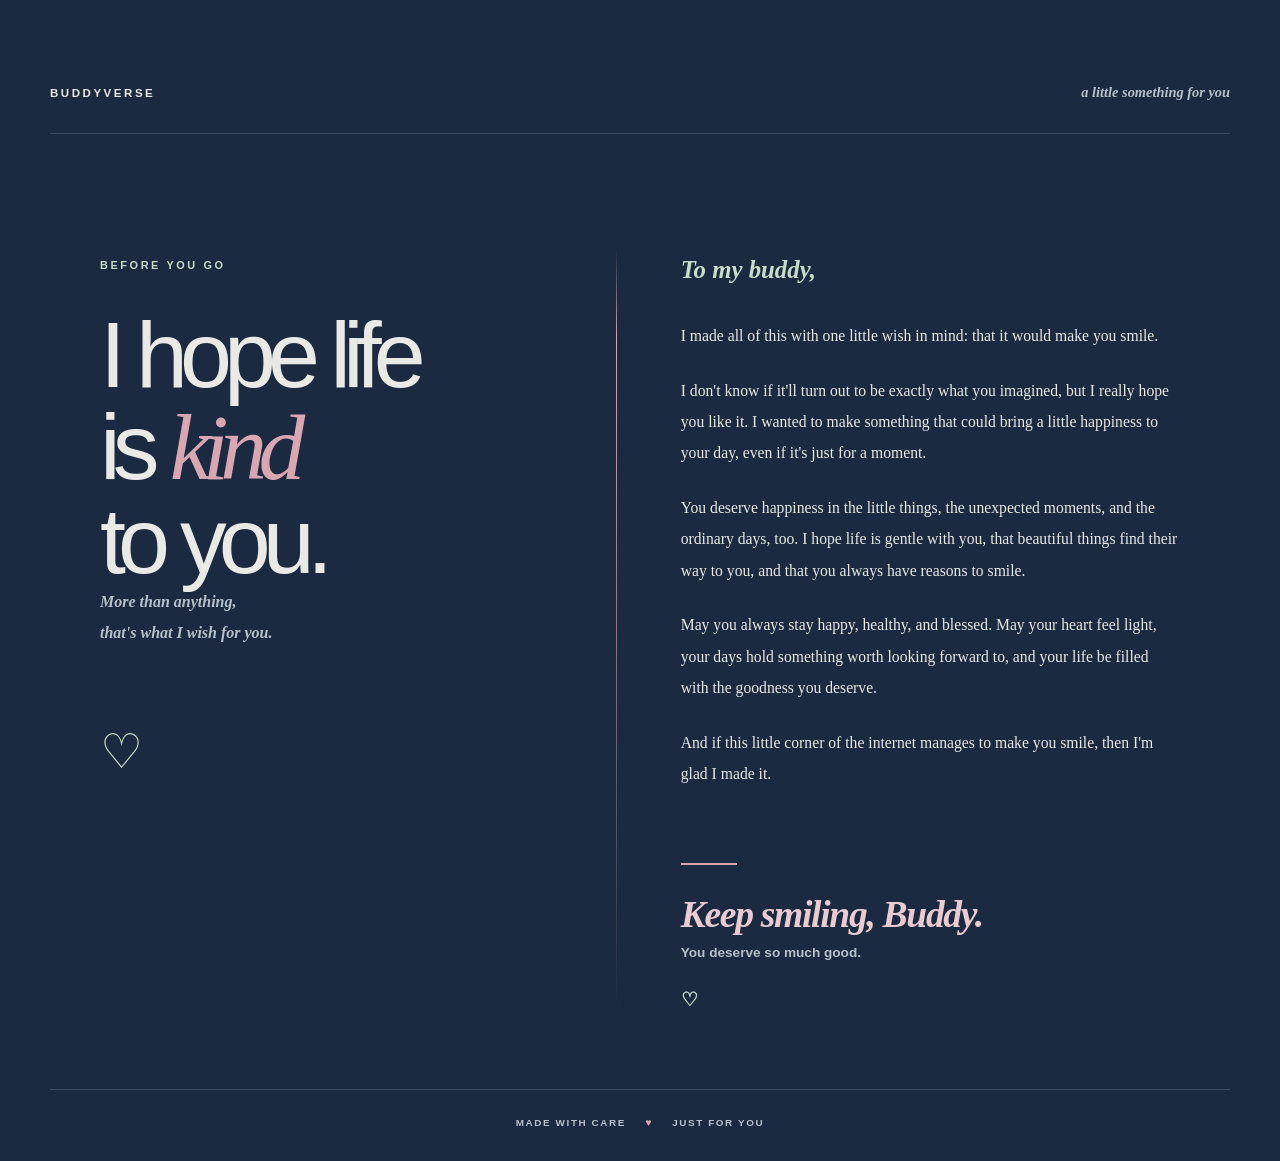
==== ending.html @ 74f84a5c "initial upload" ====
<!DOCTYPE html>
<html lang="en">

<head>
  <meta charset="UTF-8">
  <meta name="viewport" content="width=device-width, initial-scale=1.0">

  <meta
    name="description"
    content="A final message for Buddy, made with care."
  >

  <meta name="theme-color" content="#1B2A41">

  <title>For You, Buddy ♡ | BuddyVerse</title>

  <link rel="stylesheet" href="style.css">
  <link rel="stylesheet" href="ending.css">
  <script src="script.js" defer></script>
<link rel="stylesheet" href="navigation.css">
<script src="navigation.js" defer></script>
</head>

<body class="ending-page">

  <main class="ending-main">

    <!-- A small editorial header -->

    <header class="end-topbar">
      <span class="end-brand">BUDDYVERSE</span>

      <span class="end-topbar-note">
        a little something for you
      </span>
    </header>


    <!-- Main composition -->

    <section class="end-composition" aria-labelledby="end-title">

      <!-- Large title -->

      <div class="end-title-area">

        <p class="end-kicker">
          BEFORE YOU GO
        </p>

        <h1 class="end-title" id="end-title">
          I hope life<br>
          is <span>kind</span><br>
          to you.
        </h1>

        <p class="end-title-caption">
          More than anything,<br>
          that's what I wish for you.
        </p>

        <span class="end-title-mark" aria-hidden="true">
          ♡
        </span>

      </div>


      <!-- A simple divider between the title and letter -->

      <div class="end-divider" aria-hidden="true">
        <span></span>
      </div>


      <!-- Final message -->

      <article class="end-letter">

        <p class="end-recipient">
          To my buddy,
        </p>

        <div class="end-message">

          <p>
            I made all of this with one little wish in mind:
            that it would make you smile.
          </p>

          <p>
            I don't know if it'll turn out to be exactly what
            you imagined, but I really hope you like it.
            I wanted to make something that could bring a
            little happiness to your day, even if it's just
            for a moment.
          </p>

          <p>
            You deserve happiness in the little things,
            the unexpected moments, and the ordinary days,
            too. I hope life is gentle with you, that
            beautiful things find their way to you, and
            that you always have reasons to smile.
          </p>

          <p>
            May you always stay happy, healthy, and blessed.
            May your heart feel light, your days hold
            something worth looking forward to, and your
            life be filled with the goodness you deserve.
          </p>

          <p>
            And if this little corner of the internet
            manages to make you smile, then I'm glad I
            made it.
          </p>

        </div>


        <!-- The closing thought -->

        <footer class="end-signoff">

          <span class="end-signoff-line" aria-hidden="true"></span>

          <p class="end-signoff-main">
            Keep smiling, Buddy.
          </p>

          <p class="end-signoff-small">
            You deserve so much good.
          </p>

          <span class="end-signoff-heart" aria-hidden="true">
            ♡
          </span>

        </footer>

      </article>

    </section>


    <!-- Final page footer -->

    <footer class="end-bottom">

      <span>MADE WITH CARE</span>

      <span class="end-bottom-heart" aria-hidden="true">♥</span>

      <span>JUST FOR YOU</span>

    </footer>

  </main>

</body>
</html>
---- style.css ----
@import url("https://fonts.googleapis.com/css2?family=Playfair+Display:wght@500;600;700;800&display=swap");

/* ---------- Variables ---------- */

:root {
  --black: #000000;
  --white: #ffffff;

  --navy-deep: rgba(10, 25, 47, 0.6);
  --navy-mid: rgba(28, 62, 112, 0.6);
  --navy-ink: #0a192f;

  --glow-blue: 120, 170, 255;

  --serif: "Playfair Display", Georgia, "Times New Roman", serif;
  --circle-size: min(86vmin, 38rem);
  --fade: 1s ease-in-out;
}

/* ---------- Base ---------- */

*,
*::before,
*::after {
  box-sizing: border-box;
}

html {
  background: var(--black);
  scrollbar-width: none;
  -ms-overflow-style: none;
}

html::-webkit-scrollbar,
body::-webkit-scrollbar,
*::-webkit-scrollbar {
  display: none;
}

body {
  margin: 0;
  min-height: 100vh;
  min-height: 100dvh;

  background: var(--black);
  color: var(--white);

  font-family: var(--serif);
  font-weight: 600;

  -webkit-font-smoothing: antialiased;
  text-rendering: optimizeLegibility;
  -webkit-tap-highlight-color: transparent;
}

/* Prevent scrolling during the opening sequence */

body:has(.welcome:not([hidden])) {
  overflow: hidden;
}

h1,
h2,
p {
  margin: 0;
}

/* ---------- Fade Transitions ---------- */

.fade-in,
.fade-out {
  transition: opacity var(--fade);
}

.fade-in {
  opacity: 1;
}

.fade-out {
  opacity: 0;
  pointer-events: none;
}

/* ---------- Buttons ---------- */

.btn {
  display: inline-flex;
  align-items: center;
  justify-content: center;
  gap: 0.65rem;

  padding: 0.95rem 2rem;

  border: 1px solid rgba(255, 255, 255, 0.9);
  border-radius: 999px;

  font-family: var(--serif);
  font-size: 1.05rem;
  font-weight: 700;
  line-height: 1.2;

  text-decoration: none;
  cursor: pointer;

  transition:
    transform 0.25s ease,
    box-shadow 0.25s ease,
    background-color 0.25s ease,
    opacity 0.6s ease;
}

.btn--primary {
  background: var(--white);
  color: var(--navy-ink);

  box-shadow: 0 0 28px rgba(var(--glow-blue), 0.35);
}

.btn--primary:hover {
  background: #e8f0ff;

  box-shadow: 0 0 44px rgba(var(--glow-blue), 0.6);

  transform: translateY(-2px);
}

.btn--primary:active {
  transform: translateY(0);
}

.btn:focus-visible {
  outline: 3px solid #7fb2ff;
  outline-offset: 4px;
}

.btn--large {
  padding: 1.1rem 2.6rem;
  font-size: 1.2rem;
}

/* ---------- Welcome Overlay ---------- */

.welcome {
  position: fixed;
  inset: 0;
  z-index: 1000;

  width: 100vw;
  height: 100vh;
  height: 100dvh;

  background: var(--black);
  overflow: hidden;

  transition: opacity var(--fade);
}

.welcome[hidden] {
  display: none;
}

/* ---------- Navy-Blue Glowing Circle ---------- */

.welcome__animation {
  position: absolute;
  inset: 0;
  margin: auto;

  width: var(--circle-size);
  height: var(--circle-size);

  display: grid;
  place-items: center;

  isolation: isolate;
  pointer-events: none;
}

/* Glow surrounding the circle */

.welcome__animation::before {
  content: "";

  position: absolute;
  inset: 0;
  z-index: -1;

  border-radius: 50%;

  background: radial-gradient(
    circle at 50% 50%,
    var(--navy-mid) 0%,
    var(--navy-deep) 45%,
    rgba(10, 25, 47, 0.3) 72%,
    rgba(10, 25, 47, 0) 100%
  );

  box-shadow:
    0 0 90px 40px rgba(10, 25, 47, 0.5),
    0 0 220px 90px rgba(24, 56, 104, 0.22);

  filter: blur(12px);

  animation: glowPulse 5s ease-in-out 2.4s infinite;
}

/* ---------- Opening Text ---------- */

.welcome__title {
  position: relative;
  z-index: 1;

  max-width: 18ch;

  font-size: clamp(1.9rem, 6vw, 3.4rem);
  font-weight: 800;
  line-height: 1.15;
  letter-spacing: -0.01em;

  color: var(--white);

  text-align: center;
  text-wrap: balance;

  text-shadow: 0 0 28px rgba(var(--glow-blue), 0.4);

  border-right: none;
}

/* ---------- Introduction Page ---------- */

main {
  opacity: 0;
  pointer-events: none;

  transition: opacity var(--fade);
}

main.fade-in {
  opacity: 1;
  pointer-events: auto;
}

.intro {
  position: relative;
  isolation: isolate;

  min-height: 100vh;
  min-height: 100dvh;

  display: grid;
  place-items: center;

  padding: clamp(1.5rem, 5vw, 4rem);

  overflow: hidden;
  text-align: center;
}

/* Background glow for the introduction */

.intro::before {
  content: "";

  position: absolute;
  inset: 0;
  z-index: -1;

  margin: auto;

  width: min(90vmin, 44rem);
  height: min(90vmin, 44rem);

  border-radius: 50%;

  background: radial-gradient(
    circle,
    var(--navy-deep) 0%,
    rgba(10, 25, 47, 0.35) 45%,
    rgba(10, 25, 47, 0) 70%
  );

  filter: blur(10px);
}

/* Introduction content */

.intro__content {
  display: flex;
  flex-direction: column;
  align-items: center;

  gap: 1.75rem;

  max-width: 40rem;

  transform: translateY(14px);
  transition: transform 1.2s ease-out;
}

main.fade-in .intro__content {
  transform: none;
}

/* Introduction heading */

.intro__headline {
  min-height: 1.1em;

  font-size: clamp(2.6rem, 9vw, 5.5rem);
  font-weight: 800;
  line-height: 1.05;
  letter-spacing: -0.02em;

  color: var(--white);

  text-wrap: balance;

  text-shadow: 0 0 40px rgba(var(--glow-blue), 0.35);
}

#dynamic-text {
  display: inline-block;
}

/* Introduction paragraph */

.intro__text {
  max-width: 38ch;

  font-size: clamp(1.05rem, 2.6vw, 1.3rem);
  font-weight: 600;
  line-height: 1.6;

  color: rgba(255, 255, 255, 0.92);

  text-wrap: pretty;
}

/* ---------- Glow Animation ---------- */

@keyframes glowPulse {
  0%,
  100% {
    transform: scale(1);
    opacity: 0.9;
  }

  50% {
    transform: scale(1.06);
    opacity: 1;
  }
}

/* ---------- Short Screens ---------- */

@media (max-height: 620px) {
  .welcome__title {
    font-size: clamp(1.4rem, 5vw, 2rem);
  }
}

/* ---------- Accessibility ---------- */

@media (scripting: none) {
  .welcome {
    display: none;
  }

  main {
    opacity: 1;
    pointer-events: auto;
  }

  .intro__content {
    transform: none;
  }
}

@media (prefers-reduced-motion: reduce) {
  *,
  *::before,
  *::after {
    animation: none !important;
    transition-duration: 0.01ms !important;
  }
}

/* =========================================================
   BUDDYVERSE GALLERY
   Append this section to the bottom of style.css.
   All classes use the gv- prefix to avoid conflicts.
   ========================================================= */

/* ---------- Gallery Color Variables ---------- */

:root {
  --gv-light-bg: #F8F3FA;
  --gv-dark-bg: #17131D;

  --gv-lavender: #C5A3FF;
  --gv-pink: #E7B7D0;
  --gv-cream: #F5EFFA;

  --gv-background: #F8F3FA;

  --gv-frame-width: 2px;
  --gv-corner-size: 20px;
}

/* ---------- Page Background ---------- */

.gv-html,
body.gv-page {
  background-color: var(--gv-background, #F8F3FA);
}

body.gv-page {
  min-height: 100vh;
  min-height: 100dvh;

  margin: 0;
  padding: 0;

  color: #302538;

  font-family: var(--serif, Georgia, serif);

  transition: none;
}

/* Keep the gallery page separate from the other pages. */

.gv-page *,
.gv-page *::before,
.gv-page *::after {
  box-sizing: border-box;
}

.gv-page img,
.gv-page video {
  display: block;
  max-width: 100%;
}

/* ---------- Overall Gallery Layout ---------- */

.gv-gallery {
  position: relative;
  width: 100%;
  overflow: clip;
}

/* ---------- Opening / Transition Section ---------- */

/*
  This section is taller than the screen.

  Its inner stage remains sticky while the user scrolls.
  JavaScript calculates the scroll progress and coordinates
  the background, intro text and first media item.
*/

.gv-transition {
  position: relative;
  height: 180vh;
  height: 180svh;
}

.gv-transition__stage {
  position: sticky;
  top: 0;

  width: 100%;
  height: 100vh;
  height: 100svh;

  min-height: 420px;

  display: grid;
  place-items: center;

  padding: clamp(1.25rem, 5vw, 3rem);

  overflow: hidden;
  isolation: isolate;
}

/* ---------- Intro Text ---------- */

.gv-intro {
  position: relative;
  top: 25px;
  z-index: 2;

  width: min(100%, 680px);

  display: flex;
  flex-direction: column;
  align-items: center;
  justify-content: center;

  gap: 1.3rem;

  text-align: center;

  opacity: 1;
  transform: translateY(0);

  will-change: opacity, transform;

  pointer-events: auto;
}

.gv-intro__eyebrow {
  margin: 0;

  color: #8D6AA9;

  font-family: Arial, sans-serif;
  font-size: 0.78rem;
  font-weight: 700;

  letter-spacing: 0.22em;
  text-transform: uppercase;
}

.gv-intro__title {
  max-width: 13ch;

  margin: 0;

  color: #392642;

  font-size: clamp(2.5rem, 8vw, 5.2rem);
  font-weight: 700;

  line-height: 1.04;
  letter-spacing: -0.045em;

  text-wrap: balance;
}

.gv-intro__subtitle {
  margin: 0;

  color: #9A719D;

  font-size: clamp(1.5rem, 5vw, 2.4rem);
  font-weight: 700;

  letter-spacing: 0.02em;
}

.gv-intro__description {
  max-width: 34ch;

  margin: 0;

  color: #5F5266;

  font-family: Arial, sans-serif;
  font-size: clamp(0.95rem, 2.5vw, 1.12rem);

  font-weight: 400;
  line-height: 1.8;

  text-wrap: balance;
}

/* ---------- First Media Item During Transition ---------- */

/*
  This item starts completely invisible.

  It only appears when the background has become sufficiently
  dark. It is the first of the 18 gallery items.
*/

.gv-transition__media {
  position: absolute;
  z-index: 1;

  left: 50%;
  top: calc(50% + 12px);

  width: min(88%, 760px);
  margin: 0;
  opacity: 0;
  visibility: hidden;

  transform: translate(-50%, calc(-50% + 24px));

  pointer-events: none;

  will-change: opacity, transform;
}

.gv-transition__media.gv-is-visible {
  visibility: visible;
  pointer-events: auto;
}

/* ---------- Gallery List ---------- */

.gv-media-list {
  position: relative;

  width: 100%;
  max-width: 1000px;

  margin: 0 auto;

  padding:
    calc(clamp(2rem, 7vw, 5rem) + 12px)
    clamp(1rem, 4vw, 2rem)
    clamp(4rem, 9vw, 7rem);
}

/* ---------- Individual Media Items ---------- */

.gv-item {
  position: relative;

  width: 100%;

  margin: 0 auto clamp(3.5rem, 9vw, 7rem);
  padding: 0;

  isolation: isolate;
}

.gv-item:last-child {
  margin-bottom: 0;
}

/* ---------- Media Frame ---------- */

.gv-media-shell {
  --gv-item-accent: var(--gv-lavender);
  --gv-item-secondary: var(--gv-pink);

  position: relative;

  width: 100%;
  max-width: 100%;

  padding: clamp(8px, 2.2vw, 17px);

  border: var(--gv-frame-width) solid var(--gv-item-accent);
  border-radius: 20px;

  background:
    linear-gradient(
      135deg,
      rgba(197, 163, 255, 0.08),
      rgba(231, 183, 208, 0.04)
    );

  box-shadow:
    0 0 0 1px rgba(245, 239, 250, 0.035),
    0 18px 55px rgba(0, 0, 0, 0.22);

  transition:
    border-color 0.35s ease,
    box-shadow 0.35s ease;
}

/*
  Decorative corners are deliberately separate from the main
  frame. Remove "gv-frame-decor" from a shell to remove them.
*/

.gv-frame-decor::before,
.gv-frame-decor::after {
  content: "";

  position: absolute;
  z-index: 2;

  width: var(--gv-corner-size);
  height: var(--gv-corner-size);

  border-color: var(--gv-item-secondary);
  border-style: solid;

  pointer-events: none;
}

.gv-frame-decor::before {
  top: -5px;
  left: -5px;

  border-width: 2px 0 0 2px;
  border-top-left-radius: 8px;
}

.gv-frame-decor::after {
  right: -5px;
  bottom: -5px;

  border-width: 0 2px 2px 0;
  border-bottom-right-radius: 8px;
}

/* ---------- Unique Frame Styles ---------- */

/* Each media item has its own frame accent and shape. */

.gv-media-shell[data-frame="01"] {
  --gv-item-accent: #C5A3FF;
  --gv-item-secondary: #E7B7D0;
  border-radius: 20px 5px 20px 5px;
}

.gv-media-shell[data-frame="02"] {
  --gv-item-accent: #E7B7D0;
  --gv-item-secondary: #C5A3FF;
  border-radius: 5px 22px 5px 22px;
}

.gv-media-shell[data-frame="03"] {
  --gv-item-accent: #BCA4E8;
  --gv-item-secondary: #F0C6DD;
  border-radius: 28px;
}

.gv-media-shell[data-frame="04"] {
  --gv-item-accent: #F0C6DD;
  --gv-item-secondary: #BCA4E8;
  border-radius: 8px;
  border-width: 3px;
}

.gv-media-shell[data-frame="05"] {
  --gv-item-accent: #D7B8FF;
  --gv-item-secondary: #F3D5E5;
  border-radius: 35px 12px;
}

.gv-media-shell[data-frame="06"] {
  --gv-item-accent: #E7B7D0;
  --gv-item-secondary: #F5EFFA;
  border-radius: 12px 35px;
  border-style: double;
}

.gv-media-shell[data-frame="07"] {
  --gv-item-accent: #C5A3FF;
  --gv-item-secondary: #E7B7D0;
  border-radius: 50px 12px 50px 12px;
}

.gv-media-shell[data-frame="08"] {
  --gv-item-accent: #E7B7D0;
  --gv-item-secondary: #D7B8FF;
  border-radius: 12px 50px 12px 50px;
}

.gv-media-shell[data-frame="09"] {
  --gv-item-accent: #D7B8FF;
  --gv-item-secondary: #E7B7D0;
  border-radius: 4px 24px 4px 24px;
  border-width: 4px;
}

.gv-media-shell[data-frame="10"] {
  --gv-item-accent: #F0C6DD;
  --gv-item-secondary: #C5A3FF;
  border-radius: 24px 4px 24px 4px;
}

.gv-media-shell[data-frame="11"] {
  --gv-item-accent: #C5A3FF;
  --gv-item-secondary: #F0C6DD;
  border-radius: 18px;
  border-style: dashed;
}

.gv-media-shell[data-frame="12"] {
  --gv-item-accent: #E7B7D0;
  --gv-item-secondary: #C5A3FF;
  border-radius: 18px 18px 4px 4px;
}

.gv-media-shell[data-frame="13"] {
  --gv-item-accent: #D7B8FF;
  --gv-item-secondary: #F0C6DD;
  border-radius: 4px 4px 18px 18px;
}

.gv-media-shell[data-frame="14"] {
  --gv-item-accent: #F0C6DD;
  --gv-item-secondary: #D7B8FF;
  border-radius: 30px 30px 8px 8px;
}

.gv-media-shell[data-frame="15"] {
  --gv-item-accent: #C5A3FF;
  --gv-item-secondary: #F0C6DD;
  border-radius: 8px 8px 30px 30px;
}

.gv-media-shell[data-frame="16"] {
  --gv-item-accent: #E7B7D0;
  --gv-item-secondary: #D7B8FF;
  border-radius: 40px 8px 8px 8px;
}

.gv-media-shell[data-frame="17"] {
  --gv-item-accent: #D7B8FF;
  --gv-item-secondary: #E7B7D0;
  border-radius: 8px 40px 8px 8px;
}

.gv-media-shell[data-frame="18"] {
  --gv-item-accent: #F0C6DD;
  --gv-item-secondary: #C5A3FF;
  border-radius: 16px;
  border-width: 3px;
}

/* ---------- Actual Images and Videos ---------- */

.gv-media {
  position: relative;

  width: 100%;
  height: auto;

  /*
    Width is flexible, but the media is never allowed to grow
    taller than the available screen area.
  */

  max-height: calc(100svh - 190px);

  margin: 0 auto;

  object-fit: contain;
  object-position: center;

  border-radius: 10px;

  background: #211B28;
}

/* The video element uses the same sizing as images. */

.gv-media video,
video.gv-media {
  width: 100%;
  max-height: calc(100svh - 190px);

  object-fit: contain;
}

/* ---------- Item Captions ---------- */

.gv-caption {
  margin: 1.1rem 0 0;

  color: var(--gv-cream);

  font-family: Arial, sans-serif;
  font-size: clamp(0.9rem, 2.5vw, 1.05rem);

  font-weight: 400;
  line-height: 1.65;

  text-align: center;
  text-wrap: balance;
}

/* ---------- End Section ---------- */

.gv-ending {
  position: relative;

  width: 100%;

  padding:
    clamp(3rem, 10vw, 6rem)
    1.25rem
    clamp(4rem, 12vw, 7rem);

  text-align: center;
}

.gv-ending__title {
  max-width: 18ch;

  margin: 0 auto 1rem;

  color: var(--gv-cream);

  font-size: clamp(2rem, 6vw, 3.4rem);
  line-height: 1.15;

  text-wrap: balance;
}

.gv-ending__text {
  max-width: 34ch;

  margin: 0 auto 2rem;

  color: rgba(245, 239, 250, 0.78);

  font-family: Arial, sans-serif;
  font-size: 1rem;
  line-height: 1.7;

  text-wrap: balance;
}

.gv-next-link {
  display: inline-flex;
  align-items: center;
  justify-content: center;

  min-height: 48px;

  padding: 0.9rem 1.5rem;

  border: 1px solid var(--gv-pink);
  border-radius: 999px;

  background: rgba(231, 183, 208, 0.08);

  color: var(--gv-cream);

  font-family: Arial, sans-serif;
  font-size: 0.95rem;
  font-weight: 700;

  text-decoration: none;

  transition:
    background-color 0.25s ease,
    transform 0.25s ease;
}

.gv-next-link:hover {
  background: rgba(231, 183, 208, 0.18);
  transform: translateY(-2px);
}

.gv-next-link:focus-visible {
  outline: 3px solid var(--gv-lavender);
  outline-offset: 5px;
}

/* ---------- Desktop Adjustments ---------- */

@media (min-width: 900px) {
  .gv-media-list {
    padding-right: 3rem;
    padding-left: 3rem;
  }

  .gv-media-shell {
    padding: 17px;
  }

  .gv-media {
    max-height: calc(100svh - 220px);
  }

  .gv-item {
    margin-bottom: 7rem;
  }
}

/* ---------- Small Phones ---------- */

@media (max-width: 480px) {
  .gv-transition {
    height: 170vh;
    height: 170svh;
  }

  .gv-transition__stage {
    min-height: 380px;
    padding: 1.1rem;
  }

  .gv-intro {
    gap: 1rem;
  }

  .gv-intro__title {
    font-size: clamp(2.25rem, 10vw, 3.4rem);
  }

  .gv-intro__description {
    max-width: 30ch;
    font-size: 0.96rem;
  }

  .gv-transition__media {
    width: 92%;
  }

  .gv-media-shell {
    padding: 8px;
    border-radius: 14px;
  }

  .gv-media {
    max-height: calc(100svh - 160px);
  }

  .gv-caption {
    margin-top: 0.85rem;
  }
}

/* ---------- Reduced Motion Accessibility ---------- */

@media (prefers-reduced-motion: reduce) {
  .gv-page *,
  .gv-page *::before,
  .gv-page *::after {
    scroll-behavior: auto !important;
    transition-duration: 0.01ms !important;
  }
}

/* =========================================================
   BUDDYVERSE — MEMORIES PAGE
   All classes use the mem- prefix.
   ========================================================= */


/* ---------- Colour Palette ---------- */

:root {
  --mem-bg: #F1F8F0;
  --mem-card: #FAFCF8;
  --mem-text: #293B30;
  --mem-muted: #718477;
  --mem-accent: #A7C9A4;
  --mem-border: #DCE9D9;
  --mem-soft: #E7F1E4;
}


/* ---------- Page Base ---------- */

html:has(body.mem-page) {
  background: var(--mem-bg);
  scrollbar-width: thin;
  scrollbar-color: var(--mem-accent) var(--mem-bg);
}

body.mem-page {
  min-height: 100vh;
  min-height: 100dvh;

  background: var(--mem-bg);
  color: var(--mem-text);

  font-family: Georgia, "Times New Roman", serif;
  font-weight: 400;
  line-height: 1.7;
}

body.mem-page::-webkit-scrollbar,
body.mem-page *::-webkit-scrollbar {
  display: initial;
  width: 6px;
}

body.mem-page::-webkit-scrollbar-track {
  background: var(--mem-bg);
}

body.mem-page::-webkit-scrollbar-thumb {
  background: var(--mem-accent);
  border-radius: 999px;
}

.mem-main {
  width: 100%;
  overflow: hidden;
}

.mem-main h1,
.mem-main h2,
.mem-main h3,
.mem-main p {
  margin-top: 0;
}


/* ---------- Shared Text ---------- */

.mem-eyebrow {
  margin-bottom: 0.8rem;

  color: #66866A;

  font-family: Arial, sans-serif;
  font-size: 0.72rem;
  font-weight: 700;
  letter-spacing: 0.16em;
  line-height: 1.6;
  text-transform: uppercase;
}

.mem-section__heading {
  width: min(100%, 42rem);
  margin: 0 auto 2.5rem;
  text-align: center;
}

.mem-section__title {
  margin-bottom: 1rem;

  color: var(--mem-text);

  font-size: clamp(1.8rem, 6vw, 2.8rem);
  font-weight: 600;
  line-height: 1.2;
  letter-spacing: -0.025em;

  text-wrap: balance;
}

.mem-section__intro {
  max-width: 38rem;
  margin: 0 auto;

  color: var(--mem-muted);

  font-size: clamp(0.96rem, 2.7vw, 1.08rem);
  line-height: 1.8;

  text-wrap: pretty;
}

.mem-card-label {
  margin-bottom: 0.65rem;

  color: #729273;

  font-family: Arial, sans-serif;
  font-size: 0.68rem;
  font-weight: 700;
  letter-spacing: 0.13em;
  line-height: 1.6;
}

.mem-card-title {
  margin-bottom: 0.8rem;

  color: var(--mem-text);

  font-size: clamp(1.2rem, 4vw, 1.55rem);
  font-weight: 600;
  line-height: 1.35;

  text-wrap: balance;
}

.mem-placeholder {
  margin-bottom: 0;

  color: var(--mem-muted);

  font-size: 0.98rem;
  line-height: 1.8;
}


/* ---------- Hero ---------- */

.mem-hero {
  position: relative;
  isolation: isolate;

  min-height: 90vh;
  min-height: 90dvh;

  display: grid;
  place-items: center;

  padding: 5rem 1.4rem 4rem;

  background:
    radial-gradient(
      ellipse at 50% 38%,
      rgba(255, 255, 255, 0.95) 0%,
      rgba(241, 248, 240, 0) 68%
    ),
    var(--mem-bg);

  text-align: center;
  overflow: hidden;
}

.mem-hero__content {
  width: min(100%, 43rem);
  margin: auto;

  animation: memRiseIn 1s ease-out both;
}

.mem-hero__title {
  margin-bottom: 1.5rem;

  color: var(--mem-text);

  font-size: clamp(2.5rem, 10vw, 5rem);
  font-weight: 600;
  line-height: 1.1;
  letter-spacing: -0.045em;

  text-wrap: balance;
}

.mem-hero__text {
  max-width: 34rem;
  margin: 0 auto 2rem;

  color: var(--mem-muted);

  font-size: clamp(1rem, 3vw, 1.15rem);
  line-height: 1.9;

  text-wrap: pretty;
}

.mem-scroll-link {
  display: inline-flex;
  align-items: center;
  justify-content: center;
  gap: 0.75rem;

  min-height: 46px;
  padding: 0.65rem 1.25rem;

  border: 1px solid var(--mem-border);
  border-radius: 999px;

  background: rgba(250, 252, 248, 0.8);
  color: var(--mem-text);

  font-family: Arial, sans-serif;
  font-size: 0.86rem;
  font-weight: 600;

  text-decoration: none;

  transition:
    background-color 0.25s ease,
    transform 0.25s ease;
}

.mem-scroll-link:hover {
  background: #FFFFFF;
  transform: translateY(-2px);
}

.mem-scroll-link span {
  color: #729273;
  font-size: 1.1rem;
}

.mem-hero__decoration {
  position: absolute;
  z-index: -1;

  color: rgba(130, 170, 128, 0.28);

  line-height: 1;
  pointer-events: none;
  user-select: none;
}

.mem-hero__decoration--one {
  top: 15%;
  left: 8%;

  font-size: clamp(2rem, 7vw, 4rem);

  transform: rotate(-12deg);
}

.mem-hero__decoration--two {
  right: 9%;
  bottom: 20%;

  font-size: clamp(2.5rem, 8vw, 4.5rem);

  transform: rotate(15deg);
}

.mem-hero__footer {
  position: absolute;
  right: 1rem;
  bottom: 1.3rem;
  left: 1rem;

  color: #91A594;

  font-family: Arial, sans-serif;
  font-size: 0.64rem;
  font-weight: 600;
  letter-spacing: 0.12em;
  line-height: 1.8;
  text-align: center;
  text-transform: uppercase;
}


/* ---------- General Sections ---------- */

.mem-section {
  width: min(100%, 58rem);
  margin: 0 auto;

  padding: clamp(4rem, 10vw, 7rem) clamp(1.1rem, 5vw, 2rem);
}

.mem-beginning {
  padding-top: 3rem;
}


/* ---------- Beginning Card ---------- */

.mem-story-card {
  position: relative;

  display: flex;
  align-items: flex-start;
  gap: 1.2rem;

  padding: clamp(1.4rem, 5vw, 2.2rem);

  border: 1px solid var(--mem-border);
  border-radius: 1.3rem;

  background: var(--mem-card);

  box-shadow: 0 12px 35px rgba(57, 91, 60, 0.045);
}

.mem-story-card__marker {
  flex: 0 0 2.8rem;

  display: grid;
  place-items: center;

  width: 2.8rem;
  height: 2.8rem;

  border-radius: 50%;

  background: var(--mem-soft);
  color: #648166;

  font-family: Arial, sans-serif;
  font-size: 0.78rem;
  font-weight: 700;
}

.mem-story-card__content {
  min-width: 0;
  flex: 1;
}


/* ---------- Memory Cards ---------- */

.mem-memory {
  margin: 0 auto 2rem;

  border: 1px solid var(--mem-border);
  border-radius: 1.35rem;

  background: var(--mem-card);

  box-shadow: 0 12px 35px rgba(57, 91, 60, 0.045);

  overflow: hidden;
}

.mem-memory:last-child {
  margin-bottom: 0;
}

.mem-memory--centered {
  width: min(100%, 42rem);
}

.mem-memory__caption {
  min-width: 0;
  padding: clamp(1.3rem, 4vw, 2rem);
}


/* ---------- Screenshot Placeholders ---------- */

.mem-screenshot-placeholder {
  min-height: 260px;

  display: flex;
  flex-direction: column;
  align-items: center;
  justify-content: center;
  gap: 0.65rem;

  padding: 2rem 1rem;

  background:
    linear-gradient(
      145deg,
      rgba(231, 241, 228, 0.75),
      rgba(250, 252, 248, 0.95)
    );

  color: var(--mem-muted);
  text-align: center;
}

.mem-screenshot-placeholder__icon {
  display: grid;
  place-items: center;

  width: 3.2rem;
  height: 3.2rem;
  margin-bottom: 0.4rem;

  border: 1px dashed #A8C6A5;
  border-radius: 1rem;

  color: #779779;

  font-family: Arial, sans-serif;
  font-size: 1.6rem;
}

.mem-screenshot-placeholder__title {
  color: #536D56;

  font-size: 1rem;
  font-weight: 600;
}

.mem-screenshot-placeholder__note {
  font-family: Arial, sans-serif;
  font-size: 0.75rem;
  line-height: 1.6;
}

.mem-screenshot-placeholder--compact {
  min-height: 220px;
}


/* ---------- Side-by-Side Memories ---------- */

.mem-memory--split {
  display: grid;
  grid-template-columns: minmax(0, 0.95fr) minmax(0, 1.05fr);
  align-items: stretch;
}

.mem-memory--split .mem-screenshot-placeholder {
  height: 100%;
}

.mem-memory--split .mem-memory__caption {
  display: flex;
  flex-direction: column;
  justify-content: center;

  padding: clamp(1.2rem, 4vw, 2rem);
}

.mem-memory--reverse {
  grid-template-columns: minmax(0, 1.05fr) minmax(0, 0.95fr);
}

.mem-memory--reverse .mem-screenshot-placeholder {
  order: 2;
}

.mem-memory--reverse .mem-memory__caption {
  order: 1;
}


/* ---------- Text-Only Memories ---------- */

.mem-notes__list {
  display: grid;
  gap: 1rem;
}

.mem-note {
  display: grid;
  grid-template-columns: 2rem minmax(0, 1fr) 1.5rem;
  align-items: start;
  gap: 1rem;

  padding: 1.4rem;

  border: 1px solid var(--mem-border);
  border-radius: 1.1rem;

  background: rgba(250, 252, 248, 0.9);
}

.mem-note__number {
  padding-top: 0.15rem;

  color: #83A184;

  font-family: Arial, sans-serif;
  font-size: 0.78rem;
  font-weight: 700;
}

.mem-note__content {
  min-width: 0;
}

.mem-note__flower {
  padding-top: 0.1rem;

  color: #8CAF8B;

  font-size: 1.2rem;
  line-height: 1.5;
  text-align: center;
}


/* ---------- Closing Section ---------- */

.mem-ending {
  position: relative;
  isolation: isolate;

  padding: clamp(5rem, 12vw, 8rem) 1.4rem;

  background: #E7F1E4;

  text-align: center;
  overflow: hidden;
}

.mem-ending__flower {
  display: block;

  margin-bottom: 1.2rem;

  color: #88A987;

  font-size: 2.4rem;
  line-height: 1;
}

.mem-ending__title {
  max-width: 38rem;
  margin: 0 auto 1.2rem;

  color: var(--mem-text);

  font-size: clamp(2rem, 7vw, 3.5rem);
  font-weight: 600;
  line-height: 1.2;
  letter-spacing: -0.03em;

  text-wrap: balance;
}

.mem-ending__text {
  max-width: 32rem;
  margin: 0 auto 2rem;

  color: var(--mem-muted);

  font-size: 1rem;
  line-height: 1.9;

  text-wrap: pretty;
}

.mem-next-link {
  display: inline-flex;
  align-items: center;
  justify-content: center;
  gap: 0.8rem;

  min-height: 48px;
  padding: 0.85rem 1.35rem;

  border: 1px solid #A8C5A5;
  border-radius: 999px;

  background: var(--mem-card);
  color: var(--mem-text);

  font-family: Arial, sans-serif;
  font-size: 0.88rem;
  font-weight: 600;

  text-decoration: none;

  transition:
    background-color 0.25s ease,
    transform 0.25s ease;
}

.mem-next-link:hover {
  background: #FFFFFF;
  transform: translateY(-2px);
}

.mem-next-link span {
  color: #6C906D;
  font-size: 1.1rem;
}


/* ---------- Animations ---------- */

@keyframes memRiseIn {
  from {
    opacity: 0;
    transform: translateY(14px);
  }

  to {
    opacity: 1;
    transform: translateY(0);
  }
}


/* ---------- Tablet and Mobile ---------- */

@media (max-width: 640px) {

  .mem-hero {
    min-height: 84vh;
    min-height: 84dvh;

    padding: 4rem 1.25rem 4.5rem;
  }

  .mem-hero__decoration--one {
    top: 12%;
    left: 4%;
  }

  .mem-hero__decoration--two {
    right: 4%;
    bottom: 18%;
  }

  .mem-hero__footer {
    font-size: 0.57rem;
    letter-spacing: 0.08em;
  }

  .mem-story-card {
    gap: 0.9rem;
  }

  .mem-story-card__marker {
    flex-basis: 2.3rem;

    width: 2.3rem;
    height: 2.3rem;
  }

  .mem-memory--split,
  .mem-memory--reverse {
    grid-template-columns: minmax(0, 1fr);
  }

  .mem-memory--split .mem-screenshot-placeholder,
  .mem-memory--reverse .mem-screenshot-placeholder {
    min-height: 230px;
    height: auto;

    order: 0;
  }

  .mem-memory--split .mem-memory__caption,
  .mem-memory--reverse .mem-memory__caption {
    order: 1;
  }

  .mem-note {
    grid-template-columns: 1.5rem minmax(0, 1fr) 1.2rem;
    gap: 0.7rem;

    padding: 1.15rem;
  }

}


/* ---------- Accessibility ---------- */

@media (prefers-reduced-motion: reduce) {

  .mem-hero__content {
    animation: none;
  }

  .mem-scroll-link,
  .mem-next-link {
    transition: none;
  }

}

/* ---------- Memories: Responsive Screenshots ---------- */

.mem-screenshot {
  display: block;
  width: 100%;
  max-width: 100%;
  min-width: 0;
  overflow: hidden;
  box-sizing: border-box;
  line-height: 0;
}

.mem-screenshot img {
  display: block;

  width: 100%;
  max-width: 100%;
  height: auto;

  object-fit: contain;
  object-position: center;

  box-sizing: border-box;
  margin: 0;
}

/* ---------- Scroll Reveal: Fade Only ---------- */

.rs-reveal-ready .rs-reveal-item {
  opacity: 0;
  transition: opacity 700ms ease;
}

.rs-reveal-ready .rs-reveal-item.rs-revealed {
  opacity: 1;
}

/* Respect reduced-motion preferences. */
@media (prefers-reduced-motion: reduce) {
  .rs-reveal-ready .rs-reveal-item {
    opacity: 1;
    transition: none;
  }
}

/* ==========================================
   BUDDYVERSE — MEMORY CARD SCROLL ANIMATION
   ========================================== */

.mem-reveal-ready .mem-reveal-item {
  opacity: 0;
  transform: translateX(45px);

  transition:
    opacity 1100ms ease,
    transform 1100ms cubic-bezier(0.22, 1, 0.36, 1);

  will-change: opacity, transform;
}

/* Final visible state */
.mem-reveal-ready .mem-reveal-item.mem-revealed {
  opacity: 1;
  transform: translateX(0);
}

/* Accessibility: respect reduced-motion settings */
@media (prefers-reduced-motion: reduce) {
  .mem-reveal-ready .mem-reveal-item {
    opacity: 1;
    transition: none;
    will-change: auto;
  }
}

/* =====================================================
   BUDDYVERSE — REASONS PAGE
   Hidden notes, handwritten headings, soft scrapbook
   ===================================================== */


/* ---------- Page Palette ---------- */

body.rs-page {
  --rs-bg: #FCF7F6;
  --rs-card: #FFFCFB;
  --rs-text: #493C48;
  --rs-muted: #8B7B86;

  --rs-pink: #E9BFCB;
  --rs-pink-soft: #F8E8EC;

  --rs-lavender: #D8CDEB;
  --rs-lavender-soft: #F0EBF8;

  --rs-sage: #CBDCCB;
  --rs-sage-soft: #EDF3EB;

  --rs-cream: #F4EBDD;
  --rs-border: #EDE0E0;

  min-height: 100vh;
  min-height: 100dvh;

  background: var(--rs-bg);
  color: var(--rs-text);

  font-family: "Lora", Georgia, serif;
  font-size: 16px;
  font-weight: 400;
  line-height: 1.75;
}

html:has(body.rs-page) {
  background: #FCF7F6;

  scrollbar-width: thin;
  scrollbar-color: #D8C4CE #FCF7F6;
}

body.rs-page::-webkit-scrollbar,
body.rs-page *::-webkit-scrollbar {
  display: initial;
  width: 6px;
}

body.rs-page::-webkit-scrollbar-track {
  background: var(--rs-bg);
}

body.rs-page::-webkit-scrollbar-thumb {
  background: #D8C4CE;
  border-radius: 999px;
}

.rs-main {
  width: 100%;
  overflow: hidden;
}

.rs-main h1,
.rs-main h2,
.rs-main h3,
.rs-main p {
  margin-top: 0;
}

.rs-main a {
  -webkit-tap-highlight-color: transparent;
}


/* ---------- Hero ---------- */

.rs-hero {
  position: relative;
  isolation: isolate;

  min-height: 88vh;
  min-height: 88dvh;

  display: grid;
  place-items: center;

  padding: 5rem 1.4rem 4.5rem;

  background:
    radial-gradient(
      ellipse at 50% 42%,
      rgba(255, 255, 255, 0.95) 0%,
      rgba(252, 247, 246, 0) 72%
    ),
    var(--rs-bg);

  text-align: center;
  overflow: hidden;
}

.rs-hero__content {
  width: min(100%, 44rem);
  margin: auto;

  animation: rsRiseIn 900ms ease-out both;
}

.rs-eyebrow {
  margin-bottom: 0.8rem;

  color: #A17D91;

  font-family: Arial, sans-serif;
  font-size: 0.68rem;
  font-weight: 700;
  letter-spacing: 0.16em;
  line-height: 1.8;

  text-transform: uppercase;
}

.rs-hero__title {
  margin-bottom: 1.4rem;

  color: var(--rs-text);

  font-family: "Lora", Georgia, serif;
  font-size: clamp(2.8rem, 10vw, 5.2rem);
  font-weight: 500;
  line-height: 1.12;
  letter-spacing: -0.055em;

  text-wrap: balance;
}

.rs-hero__title span {
  color: #B17D99;

  font-family: "Caveat", cursive;
  font-size: 1.2em;
  font-weight: 600;
  letter-spacing: 0;
}

.rs-hero__text {
  max-width: 34rem;
  margin: 0 auto 2rem;

  color: var(--rs-muted);

  font-size: clamp(0.94rem, 2.8vw, 1.08rem);
  line-height: 1.95;

  text-wrap: pretty;
}

.rs-start-link {
  display: inline-flex;
  align-items: center;
  justify-content: center;
  gap: 0.8rem;

  min-height: 48px;
  padding: 0.7rem 1.35rem;

  border: 1px solid #E8D4DC;
  border-radius: 999px;

  background: rgba(255, 252, 251, 0.85);
  color: var(--rs-text);

  font-family: Arial, sans-serif;
  font-size: 0.85rem;
  font-weight: 600;

  text-decoration: none;

  transition:
    transform 250ms ease,
    background-color 250ms ease,
    border-color 250ms ease;
}

.rs-start-link:hover {
  background: #FFFFFF;
  border-color: #D8B7C5;
  transform: translateY(-2px);
}

.rs-start-link span {
  color: #B17D99;
  font-size: 1.1rem;
}

.rs-hero__handwritten {
  margin-top: 1.5rem;

  color: #A88D9B;

  font-family: "Caveat", cursive;
  font-size: clamp(1.25rem, 4vw, 1.65rem);
  font-weight: 500;
}

.rs-decoration {
  position: absolute;
  z-index: -1;

  color: rgba(186, 145, 166, 0.42);

  line-height: 1;
  pointer-events: none;
  user-select: none;
}

.rs-decoration--one {
  top: 16%;
  left: 8%;

  font-size: clamp(2.3rem, 7vw, 4rem);

  transform: rotate(-15deg);
}

.rs-decoration--two {
  top: 24%;
  right: 10%;

  color: rgba(171, 154, 206, 0.6);
  font-size: clamp(2rem, 6vw, 3.5rem);

  transform: rotate(12deg);
}

.rs-decoration--three {
  right: 13%;
  bottom: 15%;

  font-size: clamp(2rem, 6vw, 3.4rem);

  transform: rotate(10deg);
}


/* ---------- Collection Section ---------- */

.rs-collection {
  width: min(100%, 76rem);
  margin: 0 auto;

  padding:
    clamp(4rem, 9vw, 6.5rem)
    clamp(1rem, 4vw, 2rem)
    clamp(4rem, 8vw, 6rem);
}

.rs-section-heading {
  width: min(100%, 42rem);
  margin: 0 auto 3rem;

  text-align: center;
}

.rs-section-heading__title {
  margin-bottom: 0.8rem;

  color: var(--rs-text);

  font-family: "Lora", Georgia, serif;
  font-size: clamp(1.8rem, 5vw, 2.6rem);
  font-weight: 500;
  line-height: 1.3;
  letter-spacing: -0.035em;

  text-wrap: balance;
}

.rs-section-heading__text {
  max-width: 32rem;
  margin: 0 auto;

  color: var(--rs-muted);

  font-size: 0.96rem;
  line-height: 1.9;
}


/* ---------- Responsive Card Grid ---------- */

.rs-grid {
  display: grid;
  grid-template-columns: repeat(2, minmax(0, 1fr));
  gap: 1.25rem;

  align-items: start;
}


/* ---------- Individual Cards ---------- */

.rs-card {
  position: relative;
  isolation: isolate;

  min-width: 0;

  border: 1px solid var(--rs-border);
  border-radius: 1.15rem;

  background: var(--rs-card);

  box-shadow:
    0 10px 28px rgba(100, 67, 84, 0.035);

  overflow: hidden;

  transition:
    border-color 250ms ease,
    box-shadow 250ms ease,
    background-color 250ms ease;
}

.rs-card::before {
  content: "";

  position: absolute;
  top: 0;
  left: 1.5rem;

  width: 2.5rem;
  height: 3px;

  border-radius: 0 0 999px 999px;

  background: var(--rs-card-accent);
  opacity: 0.8;
}

.rs-card--pink {
  --rs-card-accent: #D9A5B7;
  --rs-card-tint: var(--rs-pink-soft);
}

.rs-card--lavender {
  --rs-card-accent: #B5A2D6;
  --rs-card-tint: var(--rs-lavender-soft);
}

.rs-card--sage {
  --rs-card-accent: #9EB99D;
  --rs-card-tint: var(--rs-sage-soft);
}

.rs-card--cream {
  --rs-card-accent: #CBB69A;
  --rs-card-tint: #F8F0E6;
}

.rs-card:hover {
  border-color: var(--rs-card-accent);

  box-shadow:
    0 14px 34px rgba(100, 67, 84, 0.07);
}

.rs-card.is-open {
  border-color: var(--rs-card-accent);
  background: #FFFEFD;
}

.rs-card__sparkle {
  position: absolute;
  top: 0.95rem;
  right: 1.1rem;

  color: var(--rs-card-accent);

  font-size: 1.15rem;
  line-height: 1;

  pointer-events: none;
}


/* ---------- Card Button ---------- */

.rs-card__trigger {
  display: flex;
  flex-direction: column;
  align-items: stretch;

  width: 100%;
  min-height: 205px;

  padding: 1.5rem 1.35rem 1.2rem;

  border: 0;
  border-radius: inherit;

  background: transparent;
  color: inherit;

  font: inherit;
  text-align: left;

  cursor: pointer;

  -webkit-tap-highlight-color: transparent;
}

.rs-card__trigger:focus-visible {
  outline: 3px solid var(--rs-card-accent);
  outline-offset: -5px;
}

.rs-card__topline {
  display: flex;
  flex-wrap: wrap;
  align-items: center;
  gap: 0.55rem;

  padding-right: 1.3rem;
}

.rs-card__number {
  display: inline-grid;
  place-items: center;

  width: 1.85rem;
  height: 1.85rem;

  flex: 0 0 1.85rem;

  border-radius: 50%;

  background: var(--rs-card-tint);
  color: var(--rs-text);

  font-family: Arial, sans-serif;
  font-size: 0.7rem;
  font-weight: 700;
}

.rs-card__category {
  color: var(--rs-muted);

  font-family: Arial, sans-serif;
  font-size: 0.56rem;
  font-weight: 700;
  letter-spacing: 0.09em;
  line-height: 1.6;
}

.rs-card__heading {
  display: block;

  margin-top: 1.4rem;

  color: #574451;

  font-family: "Caveat", cursive;
  font-size: clamp(1.8rem, 3.6vw, 2.35rem);
  font-weight: 600;
  line-height: 1.13;

  overflow-wrap: anywhere;
}

.rs-card__bottom {
  display: flex;
  align-items: center;
  justify-content: space-between;
  gap: 0.8rem;

  margin-top: auto;
  padding-top: 1.2rem;
}

.rs-card__hint {
  color: #A28D99;

  font-family: Arial, sans-serif;
  font-size: 0.68rem;
  font-weight: 600;
  letter-spacing: 0.025em;
}

.rs-card__toggle {
  display: inline-grid;
  place-items: center;

  width: 1.8rem;
  height: 1.8rem;

  flex: 0 0 1.8rem;

  border: 1px solid #EADCE1;
  border-radius: 50%;

  background: var(--rs-card-tint);
  color: #7B5C70;

  font-family: Arial, sans-serif;
  font-size: 1.15rem;
  font-weight: 400;
  line-height: 1;

  transition:
    transform 250ms ease,
    background-color 250ms ease;
}

.rs-card.is-open .rs-card__toggle {
  transform: rotate(45deg);
}


/* ---------- Hidden Explanation ---------- */

.rs-card__note {
  margin: 0 1.35rem;

  padding: 1rem 0 1.35rem;

  border-top: 1px dashed var(--rs-border);

  animation: rsNoteIn 350ms ease both;
}

.rs-card__note[hidden] {
  display: none;
}

.rs-card__note p {
  margin: 0;

  color: #756371;

  font-family: "Lora", Georgia, serif;
  font-size: 0.91rem;
  font-weight: 400;
  line-height: 1.95;

  overflow-wrap: anywhere;
}

.rs-card__note p::first-letter {
  color: #B17D99;
}


/* ---------- Collection Footnote ---------- */

.rs-collection__footnote {
  margin: 2.7rem auto 0;

  color: #A48D9B;

  font-family: "Caveat", cursive;
  font-size: clamp(1.5rem, 4vw, 1.9rem);
  font-weight: 500;

  text-align: center;
}


/* ---------- Closing Section ---------- */

.rs-ending {
  position: relative;
  isolation: isolate;

  display: flex;
  flex-direction: column;
  align-items: center;

  padding: clamp(4rem, 9vw, 6.5rem) 1.4rem;

  background:
    radial-gradient(
      ellipse at 50% 100%,
      rgba(233, 191, 203, 0.2),
      transparent 70%
    ),
    #F8F0F1;

  text-align: center;
}

.rs-ending__flower {
  margin-bottom: 1.2rem;

  color: #B994AA;
  font-size: 2rem;
}

.rs-ending__title {
  max-width: 38rem;
  margin-bottom: 1rem;

  color: var(--rs-text);

  font-family: "Lora", Georgia, serif;
  font-size: clamp(1.8rem, 6vw, 2.7rem);
  font-weight: 500;
  line-height: 1.35;

  text-wrap: balance;
}

.rs-ending__text {
  max-width: 34rem;
  margin-bottom: 1.8rem;

  color: var(--rs-muted);

  font-size: 0.94rem;
  line-height: 1.9;
}

.rs-next-link {
  display: inline-flex;
  align-items: center;
  justify-content: center;
  gap: 0.75rem;

  min-height: 48px;
  padding: 0.8rem 1.35rem;

  border: 1px solid #DCC7D0;
  border-radius: 999px;

  background: #FFFCFB;
  color: var(--rs-text);

  font-family: Arial, sans-serif;
  font-size: 0.85rem;
  font-weight: 600;

  text-decoration: none;

  transition:
    transform 250ms ease,
    background-color 250ms ease;
}

.rs-next-link:hover {
  background: #FFFFFF;
  transform: translateY(-2px);
}

.rs-back-link {
  margin-top: 1.2rem;

  color: #9A8190;

  font-family: Arial, sans-serif;
  font-size: 0.78rem;
  font-weight: 600;

  text-decoration: none;
}

.rs-back-link:hover {
  color: #77566B;
  text-decoration: underline;
  text-underline-offset: 4px;
}


/* ---------- Scroll Reveal: Fade Only ---------- */

.rs-reveal-ready .rs-reveal-item {
  opacity: 0;
  transition: opacity 700ms ease;
}

.rs-reveal-ready .rs-reveal-item.rs-revealed {
  opacity: 1;
}

/* ---------- Animations ---------- */

@keyframes rsRiseIn {
  from {
    opacity: 0;
    transform: translateY(14px);
  }

  to {
    opacity: 1;
    transform: translateY(0);
  }
}

@keyframes rsNoteIn {
  from {
    opacity: 0;
    transform: translateY(6px);
  }

  to {
    opacity: 1;
    transform: translateY(0);
  }
}


/* ---------- Responsive Layout ---------- */

@media (min-width: 1100px) {
  .rs-grid {
    gap: 1.6rem;
  }

  .rs-card__trigger {
    padding: 1.7rem 1.55rem 1.3rem;
  }
}

@media (max-width: 700px) {
  .rs-hero {
    min-height: 84vh;
    min-height: 84dvh;

    padding: 4rem 1.2rem 4rem;
  }

  .rs-decoration--one {
    top: 12%;
    left: 4%;
  }

  .rs-decoration--two {
    top: 18%;
    right: 5%;
  }

  .rs-decoration--three {
    right: 7%;
    bottom: 12%;
  }

  .rs-grid {
    grid-template-columns: minmax(0, 1fr);
    gap: 1rem;
  }

  .rs-section-heading {
    margin-bottom: 2.1rem;
  }

  .rs-card__trigger {
    min-height: 180px;
    padding: 1.4rem 1.25rem 1.1rem;
  }

  .rs-card__heading {
    font-size: clamp(1.9rem, 7vw, 2.3rem);
  }

  .rs-card__note {
    margin-right: 1.25rem;
    margin-left: 1.25rem;
  }

  .rs-card__note p {
    font-size: 0.9rem;
  }
}


/* ---------- Accessibility ---------- */

@media (prefers-reduced-motion: reduce) {
  .rs-hero__content {
    animation: none;
  }

  .rs-start-link,
  .rs-card,
  .rs-card__toggle,
  .rs-next-link {
    transition: none;
  }

  .rs-card__note {
    animation: none;
  }

  .rs-reveal-ready .rs-reveal-item {
    opacity: 1;
    transform: none;
    transition: none;
    will-change: auto;
  }
}

/* =========================================
   BUDDYVERSE — CARD FLIP
   Fade-in is handled separately.
   ========================================= */

.rs-grid {
  perspective: 1200px;
}

/* The card itself is the rotating element. */
.rs-card {
  position: relative;
  min-width: 0;
  min-height: 270px;

  overflow: visible;
  border: 0;
  border-radius: 1.15rem;

  background: transparent;
  box-shadow: none;

  transform: rotateY(0deg);
  transform-style: preserve-3d;

  transition: transform 650ms cubic-bezier(0.2, 0.75, 0.25, 1);
}

/* FRONT FACE */
.rs-card__trigger {
  position: absolute;
  inset: 0;
  z-index: 2;

  display: flex;
  flex-direction: column;
  align-items: stretch;

  width: 100%;
  height: 100%;
  min-height: 0;

  padding: 1.5rem 1.35rem 1.2rem;

  border: 1px solid var(--rs-card-accent);
  border-radius: 1.15rem;

  background: var(--rs-card);
  color: var(--rs-text);

  box-shadow: 0 10px 28px rgba(100, 67, 84, 0.055);

  backface-visibility: hidden;
  -webkit-backface-visibility: hidden;

  transform: rotateY(0deg);
}

/* BACK FACE */
.rs-card__note {
  position: absolute;
  inset: 0;
  z-index: 1;

  display: flex;
  flex-direction: column;
  align-items: stretch;
  justify-content: center;
  gap: 1rem;

  margin: 0;
  padding: 1.4rem;

  border: 1px solid var(--rs-card-accent);
  border-radius: 1.15rem;

  background: var(--rs-card);
  color: var(--rs-text);

  box-shadow: 0 10px 28px rgba(100, 67, 84, 0.055);

  overflow-y: auto;

  transform: rotateY(180deg);

  backface-visibility: hidden;
  -webkit-backface-visibility: hidden;

  animation: none;
}

/* The back is hidden until JavaScript opens the card. */
.rs-card__note[hidden] {
  display: none !important;
}

/* A visible label to confirm the back is actually showing. */
.rs-card__note::before {
  content: "A LITTLE NOTE FOR YOU ✧";

  display: block;
  flex-shrink: 0;

  color: var(--rs-muted);

  font-family: Arial, sans-serif;
  font-size: 0.65rem;
  font-weight: 700;
  letter-spacing: 0.1em;
  line-height: 1.6;
}

.rs-card__note p {
  margin: 0;

  color: #756371;

  font-family: "Lora", Georgia, serif;
  font-size: 0.91rem;
  font-weight: 400;
  line-height: 1.85;

  overflow-wrap: anywhere;
}

/* THE ACTUAL FLIP */
.rs-card.is-open {
  transform: rotateY(180deg);
}

/* Back-face return button */
.rs-card__return {
  display: inline-flex;
  align-items: center;
  justify-content: center;
  align-self: flex-start;
  flex-shrink: 0;

  min-height: 40px;
  padding: 0.55rem 0.9rem;

  border: 1px solid var(--rs-card-accent);
  border-radius: 999px;

  background: var(--rs-card-tint);
  color: var(--rs-text);

  font-family: Arial, sans-serif;
  font-size: 0.75rem;
  font-weight: 600;

  cursor: pointer;
  -webkit-tap-highlight-color: transparent;
}

.rs-card__return:focus-visible {
  outline: 3px solid var(--rs-card-accent);
  outline-offset: 3px;
}

.rs-card__return:active {
  transform: scale(0.97);
}

/* Mobile layout */
@media (max-width: 700px) {
  .rs-card {
    min-height: 250px;
  }

  .rs-card__trigger {
    padding: 1.4rem 1.25rem 1.1rem;
  }

  .rs-card__note {
    padding: 1.25rem;
  }
}

/* Reduced motion disables the transition, not the flip. */
@media (prefers-reduced-motion: reduce) {
  .rs-card {
    transition: none;
  }
}

/* =========================================
   BUDDYVERSE — CARD FLIP FIX
   Fixes face layering, click targets,
   and scroll-reveal interference.
   ========================================= */

.rs-grid {
  perspective: 1200px;
}

/* The card itself rotates. Don't fade the card container:
   opacity on the container can interfere with 3D rendering. */

.rs-reveal-ready .rs-card.rs-reveal-item {
  opacity: 1 !important;
  isolation: auto;
  overflow: visible;
  transform: rotateY(0deg);
  transform-style: preserve-3d;
}

.rs-reveal-ready .rs-card.rs-reveal-item.is-open {
  transform: rotateY(180deg);
}

/* Both faces must participate in the 3D layout.
   Neither face should be forced above the other with z-index. */

.rs-card__trigger,
.rs-card__note {
  position: absolute;
  inset: 0;
  z-index: auto !important;

  backface-visibility: hidden;
  -webkit-backface-visibility: hidden;
}

/* Front face */

.rs-card__trigger {
  transform: rotateY(0deg);
  pointer-events: auto;
}

/* Back face */

.rs-card__note {
  transform: rotateY(180deg);
  pointer-events: none;
  overflow-y: auto;
}

.rs-card__note[hidden] {
  display: none !important;
}

/* Only the visible face should receive taps. */

.rs-card.is-open .rs-card__trigger {
  pointer-events: none;
}

.rs-card.is-open .rs-card__note {
  pointer-events: auto;
}

/* Fade the individual faces, not the rotating card. */

.rs-reveal-ready .rs-card.rs-reveal-item .rs-card__trigger,
.rs-reveal-ready .rs-card.rs-reveal-item .rs-card__note {
  opacity: 0;
  transition: opacity 700ms ease;
}

.rs-reveal-ready
.rs-card.rs-reveal-item.rs-revealed
.rs-card__trigger,
.rs-reveal-ready
.rs-card.rs-reveal-item.rs-revealed
.rs-card__note {
  opacity: 1;
}

/* Keep the flip functional when reduced motion is enabled. */

@media (prefers-reduced-motion: reduce) {
  .rs-reveal-ready .rs-card.rs-reveal-item {
    transform: rotateY(0deg);
  }

  .rs-reveal-ready .rs-card.rs-reveal-item.is-open {
    transform: rotateY(180deg);
  }

  .rs-card__trigger,
  .rs-card__note {
    transition: none;
  }
}

/* =========================================================
   BUDDYVERSE — PAGE 6: MIDNIGHT LETTERS
   File: message.html
   Page-specific styles only.
   ========================================================= */


/* ---------- Page Foundation ---------- */

html:has(body.ml-page) {
  background: #101B2D;
}

.ml-page {
  --ml-night: #101B2D;
  --ml-storm: #26364B;
  --ml-paper: #F3EBDD;
  --ml-ink: #292B32;
  --ml-gold: #C5A66A;
  --ml-muted: #AAB5C5;

  margin: 0;
  min-height: 100vh;
  min-height: 100dvh;

  overflow-x: hidden;

  background: var(--ml-night);
  background-color: var(--ml-night);
  color: #F7F3EC;

  font-family: "Lora", Georgia, serif;
  font-weight: 400;
}

.ml-page *,
.ml-page *::before,
.ml-page *::after {
  box-sizing: border-box;
}

.ml-page button,
.ml-page a {
  -webkit-tap-highlight-color: transparent;
}

.ml-page button:focus-visible,
.ml-page a:focus-visible {
  outline: 2px solid var(--ml-gold);
  outline-offset: 5px;
}

.ml-scene {
  position: relative;
  isolation: isolate;

  min-height: 100vh;
  min-height: 100dvh;

overflow: visible;

  background:
    radial-gradient(
      ellipse at 50% 48%,
      rgba(38, 54, 75, 0.45),
      transparent 65%
    ),
    var(--ml-night);
}


/* ---------- Golden Atmosphere ---------- */

.ml-atmosphere {
  position: fixed;
  inset: 0;
  z-index: -1;

  overflow: hidden;
  pointer-events: none;
}

.ml-glow {
  position: absolute;

  width: min(100vw, 780px);
  aspect-ratio: 1;

  left: 50%;
  top: 48%;

  border-radius: 50%;

  transform: translate(-50%, -50%);

  background: radial-gradient(
    circle,
    rgba(197, 166, 106, 0.14) 0%,
    rgba(197, 166, 106, 0.07) 25%,
    rgba(197, 166, 106, 0.025) 48%,
    transparent 70%
  );

  filter: blur(12px);

  opacity: 0.6;

  transition:
    opacity 2s ease,
    transform 2.5s ease;
}

.ml-glow--secondary {
  width: min(125vw, 1000px);

  left: 52%;
  top: 65%;

  background: radial-gradient(
    circle,
    rgba(95, 105, 126, 0.13) 0%,
    rgba(95, 105, 126, 0.045) 38%,
    transparent 70%
  );

  opacity: 0.4;
}


/* ---------- Opening Scene ---------- */

.ml-opening {
  position: relative;
  z-index: 1;

  display: grid;
  place-items: center;

  min-height: 100vh;
  min-height: 100dvh;

  padding: 40px 24px;

  text-align: center;

  opacity: 1;
  transform: translateY(0);

  transition:
    opacity 0.5s ease,
    transform 0.7s ease;
}

.ml-opening__content {
  width: 100%;
  max-width: 540px;

  margin-inline: auto;
}

.ml-eyebrow {
  margin: 0 0 32px;

  color: var(--ml-gold);

  font-family: "Lora", Georgia, serif;
  font-size: 0.68rem;
  font-weight: 400;

  letter-spacing: 0.24em;
  line-height: 1.8;
}

.ml-opening__title {
  margin: 0;

  color: #F3EBDD;

  font-family:
    "Cormorant Garamond",
    Georgia,
    serif;

  font-size: clamp(2.8rem, 10vw, 5.4rem);
  font-weight: 400;

  font-style: italic;
  line-height: 1.03;

  letter-spacing: -0.035em;

  text-wrap: balance;

  text-shadow:
    0 0 40px rgba(197, 166, 106, 0.08);
}

.ml-opening__description {
  max-width: 320px;

  margin: 27px auto 0;

  color: var(--ml-muted);

  font-family: "Lora", Georgia, serif;
  font-size: 0.92rem;
  font-weight: 400;

  line-height: 1.9;
}

.ml-reveal-button {
  display: inline-flex;
  align-items: center;
  justify-content: center;
  gap: 15px;

  min-height: 54px;

  margin-top: 42px;
  padding: 15px 23px;

  border: 1px solid rgba(197, 166, 106, 0.55);
  border-radius: 2px;

  background: rgba(16, 27, 45, 0.45);

  color: var(--ml-paper);

  font-family: "Lora", Georgia, serif;
  font-size: 0.85rem;
  font-weight: 400;

  letter-spacing: 0.025em;

  cursor: pointer;

  transition:
    background 0.3s ease,
    border-color 0.3s ease,
    box-shadow 0.4s ease,
    transform 0.3s ease;
}

.ml-reveal-button:hover:not(:disabled) {
  border-color: var(--ml-gold);

  background: rgba(197, 166, 106, 0.07);

  box-shadow:
    0 0 32px rgba(197, 166, 106, 0.08);

  transform: translateY(-2px);
}

.ml-reveal-button:active:not(:disabled) {
  transform: translateY(0);
}

.ml-reveal-button:disabled {
  cursor: default;
  opacity: 0.65;
}

.ml-button-arrow {
  display: inline-block;

  color: var(--ml-gold);

  transition: transform 0.3s ease;
}

.ml-reveal-button:hover:not(:disabled)
.ml-button-arrow {
  transform: translate(3px, -3px);
}

.ml-opening__footnote {
  margin: 24px 0 0;

  color: rgba(170, 181, 197, 0.58);

  font-family: "Lora", Georgia, serif;
  font-size: 0.72rem;
  font-style: italic;

  line-height: 1.8;
}


/* ---------- Opening Transition ---------- */

.ml-opening--leaving {
  opacity: 0;
  transform: translateY(-14px);

  pointer-events: none;
}

.ml-page.ml-revealing .ml-glow {
  opacity: 1;
  transform: translate(-50%, -50%) scale(1.12);
}

.ml-page.ml-revealing .ml-glow--secondary {
  opacity: 0.65;
}


/* ---------- Letter Scene ---------- */

.ml-letter-scene {
  position: absolute;
  inset: 0;
  z-index: 1;

  width: 100%;
  min-height: 100vh;
  min-height: 100dvh;

  padding: 9vh 20px 55px;

  opacity: 0;
  visibility: hidden;

  transform: translateY(20px);

  transition:
    opacity 1.1s ease,
    transform 1.1s ease,
    visibility 0s linear 1.1s;
}

.ml-letter-scene--visible {
  position: relative;
  inset: auto;

  opacity: 1;
  visibility: visible;

  transform: translateY(0);

  transition:
    opacity 1.1s ease,
    transform 1.1s ease,
    visibility 0s;

  min-height: auto;
}

/* ---------- The Letter Paper ---------- */

.ml-letter {
  position: relative;

  width: 100%;
  max-width: 690px;

  margin: 0 auto;

  padding: clamp(27px, 7vw, 65px);

  background:
    linear-gradient(
      145deg,
      rgba(255, 255, 255, 0.38),
      transparent 28%
    ),
    var(--ml-paper);

  color: var(--ml-ink);

  border: 1px solid rgba(255, 255, 255, 0.22);

  box-shadow:
    0 0 0 1px rgba(197, 166, 106, 0.07),
    0 20px 65px rgba(0, 0, 0, 0.22),
    0 0 100px rgba(197, 166, 106, 0.07);

  opacity: 0;

  transform:
    translateY(22px)
    scale(0.985);

  transition:
    opacity 1.2s ease,
    transform 1.3s cubic-bezier(0.2, 0.7, 0.25, 1);
}

.ml-letter--revealed {
  opacity: 1;

  transform:
    translateY(0)
    scale(1);
}

.ml-letter__inner {
  width: 100%;
  max-width: 540px;

  margin-inline: auto;
}


/* ---------- Letter Typography ---------- */

.ml-letter__label {
  margin: 0 0 34px;

  color: #8A7550;

  font-family: "Lora", Georgia, serif;
  font-size: 0.63rem;
  font-weight: 400;

  letter-spacing: 0.19em;
  line-height: 1.8;
}

.ml-letter__heading {
  margin: 0 0 28px;

  color: #292B32;

  font-family:
    "Cormorant Garamond",
    Georgia,
    serif;

  font-size: clamp(2.5rem, 9vw, 4rem);
  font-weight: 500;

  font-style: italic;
  line-height: 1.08;

  letter-spacing: -0.035em;
}

.ml-letter__body {
  color: #39373A;

  font-family:
    "Lora",
    Georgia,
    serif;

  font-size: clamp(0.91rem, 2.8vw, 1.02rem);
  font-weight: 400;

  line-height: 2;
  overflow-wrap: anywhere;
}

.ml-letter__body p {
  margin: 0 0 20px;
}

.ml-letter__body p:last-child {
  margin-bottom: 0;
}

.ml-letter__body .ml-placeholder {
  color: #77716B;
  font-style: italic;
}

.ml-letter__signature {
  margin: 35px 0 0;

  color: #5E554D;

  font-family:
    "Cormorant Garamond",
    Georgia,
    serif;

  font-size: 1.25rem;
  font-style: italic;

  line-height: 1.7;
}

.ml-letter__signature span {
  display: inline-block;

  margin-top: 4px;

  color: #292B32;

  font-size: 1.9rem;
  font-weight: 500;
}

.ml-letter__divider {
  width: 45px;
  height: 1px;

  margin: 38px 0 18px;

  background: #B8A17A;
}

.ml-letter__postscript {
  margin: 0;

  color: #93836B;

  font-family: "Lora", Georgia, serif;
  font-size: 0.57rem;

  letter-spacing: 0.15em;
  line-height: 1.8;
}


/* ---------- Ending and Navigation ---------- */

.ml-ending {
  display: flex;
  flex-direction: column;
  align-items: center;

  gap: 22px;

  width: 100%;
  max-width: 520px;

  margin: 0 auto;
  padding: 55px 10px 15px;

  text-align: center;

  opacity: 0;
  transform: translateY(12px);

  transition:
    opacity 1s ease,
    transform 1s ease;
}

.ml-ending--visible {
  opacity: 1;
  transform: translateY(0);
}

.ml-ending__text {
  max-width: 350px;

  color: #D5D0C7;

  font-family: "Lora", Georgia, serif;
  font-size: 0.92rem;
  font-style: italic;

  line-height: 1.9;
}

.ml-next-button {
  display: inline-flex;
  align-items: center;
  justify-content: center;
  gap: 14px;

  min-height: 52px;

  padding: 14px 23px;

  border: 1px solid rgba(197, 166, 106, 0.7);
  border-radius: 2px;

  background: transparent;
  color: var(--ml-paper);

  font-family: "Lora", Georgia, serif;
  font-size: 0.83rem;

  text-decoration: none;

  transition:
    background 0.3s ease,
    box-shadow 0.3s ease,
    transform 0.3s ease;
}

.ml-next-button span {
  color: var(--ml-gold);

  transition: transform 0.3s ease;
}

.ml-next-button:hover {
  background: rgba(197, 166, 106, 0.07);

  box-shadow:
    0 0 28px rgba(197, 166, 106, 0.08);

  transform: translateY(-2px);
}

.ml-next-button:hover span {
  transform: translateX(4px);
}

.ml-back-link {
  margin-top: 5px;

  color: rgba(213, 208, 199, 0.65);

  font-family: "Lora", Georgia, serif;
  font-size: 0.74rem;

  text-decoration: underline;
  text-decoration-color: rgba(213, 208, 199, 0.25);
  text-underline-offset: 4px;

  transition:
    color 0.25s ease,
    text-decoration-color 0.25s ease;
}

.ml-back-link:hover {
  color: var(--ml-paper);
  text-decoration-color: var(--ml-gold);
}


/* ---------- Responsive Design ---------- */

@media (min-width: 900px) {
  .ml-opening {
    padding-inline: 40px;
  }

  .ml-letter-scene {
    padding-top: 11vh;
    padding-bottom: 70px;
  }

  .ml-letter {
    padding: 70px 75px;
  }

  .ml-ending {
    padding-top: 65px;
  }
}

@media (max-width: 480px) {
  .ml-opening {
    padding-inline: 23px;
  }

  .ml-eyebrow {
    margin-bottom: 27px;

    font-size: 0.61rem;
    letter-spacing: 0.19em;
  }

  .ml-opening__description {
    max-width: 285px;

    font-size: 0.85rem;
  }

  .ml-reveal-button {
    gap: 11px;

    padding-inline: 17px;

    font-size: 0.78rem;
  }

  .ml-letter-scene {
    padding: 76px 15px 40px;
  }

  .ml-letter {
    padding: 31px 23px;
  }

  .ml-letter__label {
    margin-bottom: 27px;
  }

  .ml-letter__heading {
    margin-bottom: 23px;
  }

  .ml-letter__body {
    font-size: 0.9rem;
    line-height: 1.9;
  }

  .ml-letter__signature {
    margin-top: 28px;
  }

  .ml-letter__divider {
    margin-top: 30px;
  }

  .ml-ending {
    padding-top: 40px;
  }
}


/* ---------- Reduced Motion ---------- */

@media (prefers-reduced-motion: reduce) {
  .ml-glow,
  .ml-opening,
  .ml-letter-scene,
  .ml-letter,
  .ml-ending,
  .ml-reveal-button,
  .ml-button-arrow,
  .ml-next-button,
  .ml-next-button span {
    transition: none !important;
    animation: none !important;
  }
}
---- ending.css ----
/* ========================================================
   BUDDYVERSE — FINAL PAGE

   A distinct editorial design.

   No floral layout.
   No centered hero.
   No note card.
   No additional navigation.

   Palette:
   Navy, dusty pink, light green, light grey.
   ======================================================== */


/* --------------------------------------------------------
   1. PAGE PALETTE
   -------------------------------------------------------- */

body.ending-page {
  --end-navy: #1B2A41;
  --end-navy-light: #263951;

  --end-pink: #D8A7B1;
  --end-pink-light: #EACBD1;

  --end-green: #C8DCC8;
  --end-green-muted: #AFC9B3;

  --end-grey: #E9E9E6;
  --end-grey-muted: #B7C0CA;

  margin: 0;
  min-height: 100vh;
  min-height: 100dvh;

  background: var(--end-navy);
  color: var(--end-grey);

  font-family: Arial, Helvetica, sans-serif;
  font-size: 16px;
  line-height: 1.8;

  overflow-x: hidden;

  -webkit-font-smoothing: antialiased;
  text-rendering: optimizeLegibility;
}


/* --------------------------------------------------------
   2. RESET WITHIN THIS PAGE
   -------------------------------------------------------- */

body.ending-page *,
body.ending-page *::before,
body.ending-page *::after {
  box-sizing: border-box;
}

body.ending-page h1,
body.ending-page h2,
body.ending-page h3,
body.ending-page p {
  margin-top: 0;
}

body.ending-page a {
  color: inherit;
}


/*
   The shared stylesheet hides main elements until they
   receive the fade-in class. This page must remain visible
   without depending on that animation.
*/

body.ending-page main.ending-main {
  position: relative;

  display: block;

  width: 100%;
  max-width: none;

  min-height: 100vh;
  min-height: 100dvh;

  margin: 0;
  padding: 0;

  background: var(--end-navy);
  color: var(--end-grey);

  opacity: 1;
  visibility: visible;
  pointer-events: auto;

  overflow: hidden;
}


/* --------------------------------------------------------
   3. TOP BAR
   -------------------------------------------------------- */

.end-topbar {
  display: flex;
  align-items: center;
  justify-content: space-between;

  gap: 1rem;

  width: min(100% - 3rem, 1180px);

  margin: 0 auto;
  padding: 5rem 0 1.7rem;

  border-bottom: 1px solid rgba(233, 233, 230, 0.16);
}

.end-brand {
  color: var(--end-grey);

  font-family: Arial, Helvetica, sans-serif;
  font-size: 0.72rem;
  font-weight: 700;

  letter-spacing: 0.22em;
}

.end-topbar-note {
  color: var(--end-grey-muted);

  font-family: Georgia, "Times New Roman", serif;
  font-size: 0.9rem;
  font-style: italic;
}


/* --------------------------------------------------------
   4. MAIN COMPOSITION
   -------------------------------------------------------- */

.end-composition {
  display: grid;

  grid-template-columns:
    minmax(0, 0.95fr)
    1px
    minmax(0, 1.05fr);

  align-items: stretch;

  gap: clamp(2.2rem, 5vw, 5rem);

  width: min(100% - 3rem, 1080px);

  margin: 0 auto;
  padding: clamp(4rem, 9vw, 8rem) 0 5rem;
}


/* --------------------------------------------------------
   5. LARGE TITLE
   -------------------------------------------------------- */

.end-title-area {
  position: relative;

  display: flex;
  flex-direction: column;
  align-items: flex-start;

  min-width: 0;

  padding-top: 0.5rem;
}

.end-kicker {
  margin: 0 0 2.2rem;

  color: var(--end-green);

  font-family: Arial, Helvetica, sans-serif;
  font-size: 0.68rem;
  font-weight: 700;

  letter-spacing: 0.24em;
  line-height: 1.5;
}

.end-title {
  max-width: 100%;

  margin: 0;

  color: var(--end-grey);

  font-family: Arial, Helvetica, sans-serif;
  font-size: clamp(3.4rem, 7.3vw, 6.5rem);
  font-weight: 500;

  line-height: 0.99;
  letter-spacing: -0.085em;

  overflow-wrap: normal;
}

.end-title span {
  color: var(--end-pink);

  font-family: Georgia, "Times New Roman", serif;
  font-weight: 400;
  font-style: italic;

  letter-spacing: -0.09em;
}

.end-title-caption {
  margin: 2.3rem 0 0;

  color: var(--end-grey-muted);

  font-family: Georgia, "Times New Roman", serif;
  font-size: 1rem;
  font-style: italic;

  line-height: 1.9;
}

.end-title-mark {
  display: block;

  margin-top: clamp(2.5rem, 7vw, 5rem);

  color: var(--end-green);

  font-family: Georgia, "Times New Roman", serif;
  font-size: 3rem;
  font-weight: 400;

  line-height: 1;
}


/* --------------------------------------------------------
   6. VERTICAL DIVIDER
   -------------------------------------------------------- */

.end-divider {
  width: 1px;
  min-height: 100%;

  background:
    linear-gradient(
      to bottom,
      transparent 0%,
      var(--end-pink) 12%,
      rgba(216, 167, 177, 0.35) 75%,
      transparent 100%
    );
}


/* --------------------------------------------------------
   7. LETTER AREA
   -------------------------------------------------------- */

.end-letter {
  min-width: 0;

  padding-top: 0.25rem;
}

.end-recipient {
  margin: 0 0 2rem;

  color: var(--end-green);

  font-family: Georgia, "Times New Roman", serif;
  font-size: 1.55rem;
  font-style: italic;

  line-height: 1.4;
}

.end-message {
  color: var(--end-grey);

  font-family: Georgia, "Times New Roman", serif;
  font-size: 0.98rem;
  font-weight: 400;

  line-height: 2;
  overflow-wrap: break-word;
}

.end-message p {
  margin: 0 0 1.45rem;
}

.end-message p:last-child {
  margin-bottom: 0;
}


/* --------------------------------------------------------
   8. CLOSING WORDS
   -------------------------------------------------------- */

.end-signoff {
  margin-top: 2.8rem;
  padding-top: 1.8rem;
}

.end-signoff-line {
  display: block;

  width: 3.5rem;
  height: 2px;

  margin-bottom: 1.6rem;

  background: var(--end-pink);
}

.end-signoff-main {
  margin: 0;

  color: var(--end-pink-light);

  font-family: Georgia, "Times New Roman", serif;
  font-size: clamp(1.8rem, 3vw, 2.35rem);
  font-style: italic;

  line-height: 1.35;
  letter-spacing: -0.035em;
}

.end-signoff-small {
  margin: 0.6rem 0 0;

  color: var(--end-grey-muted);

  font-family: Arial, Helvetica, sans-serif;
  font-size: 0.85rem;

  line-height: 1.8;
}

.end-signoff-heart {
  display: block;

  margin-top: 1.5rem;

  color: var(--end-green);

  font-size: 1.2rem;
  line-height: 1;
}


/* --------------------------------------------------------
   9. BOTTOM EDGE
   -------------------------------------------------------- */

.end-bottom {
  display: flex;
  align-items: center;
  justify-content: center;

  gap: 1.2rem;

  width: min(100% - 3rem, 1180px);

  margin: 0 auto;
  padding: 1.5rem 0 1.8rem;

  border-top: 1px solid rgba(233, 233, 230, 0.16);

  color: var(--end-grey-muted);

  font-family: Arial, Helvetica, sans-serif;
  font-size: 0.62rem;
  font-weight: 700;

  letter-spacing: 0.16em;
  text-align: center;
}

.end-bottom-heart {
  color: var(--end-pink);

  font-size: 0.65rem;
}


/* --------------------------------------------------------
   10. TABLET LAYOUT
   -------------------------------------------------------- */

@media (max-width: 800px) {

  .end-composition {
    grid-template-columns:
      minmax(0, 0.9fr)
      1px
      minmax(0, 1.1fr);

    gap: 2rem;

    width: min(100% - 2.5rem, 700px);

    padding-top: 4.5rem;
    padding-bottom: 4rem;
  }

  .end-title {
    font-size: clamp(3rem, 7vw, 4.5rem);
  }

  .end-title-caption {
    font-size: 0.92rem;
  }

  .end-message {
    font-size: 0.94rem;
    line-height: 1.9;
  }

}


/* --------------------------------------------------------
   11. MOBILE LAYOUT
   -------------------------------------------------------- */

@media (max-width: 600px) {

  .end-topbar {
    width: calc(100% - 2.5rem);

    padding: 4.5rem 0.3rem;
  }

  .end-brand {
    font-size: 0.65rem;
    letter-spacing: 0.16em;
  }

  .end-topbar-note {
    font-size: 0.8rem;
    text-align: right;
  }

  .end-composition {
    display: flex;
    flex-direction: column;

    gap: 2.4rem;

    width: calc(100% - 2.5rem);

    padding: 4.2rem 0 3.5rem;
  }

  .end-title-area {
    padding-top: 0;
  }

  .end-kicker {
    margin-bottom: 1.6rem;

    font-size: 0.65rem;
  }

  .end-title {
    font-size: clamp(3.5rem, 15vw, 5.5rem);
    line-height: 0.98;
  }

  .end-title-caption {
    margin-top: 1.6rem;

    font-size: 0.95rem;
  }

  .end-title-mark {
    position: absolute;

    right: 0;
    bottom: 0.2rem;

    margin: 0;

    font-size: 2.4rem;
  }

  .end-divider {
    width: 100%;
    min-height: 1px;
    height: 1px;

    background:
      linear-gradient(
        to right,
        transparent,
        var(--end-pink),
        rgba(216, 167, 177, 0.2),
        transparent
      );
  }

  .end-letter {
    padding-top: 0;
  }

  .end-recipient {
    margin-bottom: 1.5rem;

    font-size: 1.4rem;
  }

  .end-message {
    font-size: 0.96rem;
    line-height: 1.95;
  }

  .end-message p {
    margin-bottom: 1.35rem;
  }

  .end-signoff {
    margin-top: 2.2rem;
    padding-top: 1.5rem;
  }

  .end-signoff-main {
    font-size: 1.9rem;
  }

  .end-bottom {
    flex-wrap: wrap;

    gap: 0.7rem;

    width: calc(100% - 2.5rem);

    font-size: 0.56rem;
    letter-spacing: 0.11em;
  }

}


/* --------------------------------------------------------
   12. VERY SMALL SCREENS
   -------------------------------------------------------- */

@media (max-width: 360px) {

  .end-title {
    font-size: 3.15rem;
  }

  .end-message {
    font-size: 0.92rem;
  }

  .end-topbar-note {
    max-width: 8rem;
  }

}


/* --------------------------------------------------------
   13. ACCESSIBILITY
   -------------------------------------------------------- */

@media (prefers-reduced-motion: reduce) {

  body.ending-page *,
  body.ending-page *::before,
  body.ending-page *::after {
    animation: none !important;
    transition: none !important;
    scroll-behavior: auto !important;
  }

}
---- navigation.css ----
/*=========================================================
   BUDDYVERSE — SHARED NAVIGATION
   Floating glass button + full-screen navigation overlay
   ========================================================= */

:root {
  --bv-nav-text: #f7f4fb;
  --bv-nav-muted: rgba(247, 244, 251, 0.58);
  --bv-nav-accent: #d8b9f0;
  --bv-nav-panel: rgba(15, 17, 29, 0.96);
  --bv-nav-border: rgba(255, 255, 255, 0.13);
}

/* ---------- Floating Menu Button ---------- */

.bv-menu-button {
  position: fixed;
  top: max(18px, env(safe-area-inset-top));
  right: max(18px, env(safe-area-inset-right));
  z-index: 9000;

  display: inline-flex;
  align-items: center;
  justify-content: center;
  gap: 10px;

  min-height: 46px;
  padding: 0 17px;

  color: var(--bv-nav-text);
  background: rgba(22, 25, 42, 0.62);

  border: 1px solid rgba(255, 255, 255, 0.19);
  border-radius: 999px;

  font: 600 13px/1.2 system-ui, sans-serif;
  letter-spacing: 0.08em;

  -webkit-backdrop-filter: blur(18px);
  backdrop-filter: blur(18px);

  box-shadow: 0 8px 28px rgba(0, 0, 0, 0.18);

  cursor: pointer;
  -webkit-tap-highlight-color: transparent;

  transition:
    background-color 180ms ease,
    border-color 180ms ease,
    transform 180ms ease,
    opacity 180ms ease;
}

.bv-menu-button[hidden],
.bv-nav-overlay[hidden] {
  display: none !important;
}

.bv-menu-button:hover {
  background: rgba(42, 43, 65, 0.82);
  border-color: rgba(255, 255, 255, 0.32);
}

.bv-menu-button:active {
  transform: scale(0.97);
}

.bv-menu-button:focus-visible,
.bv-nav-close:focus-visible,
.bv-nav-link:focus-visible {
  outline: 2px solid var(--bv-nav-accent);
  outline-offset: 5px;
}

/* Three-line menu icon */

.bv-menu-icon {
  display: flex;
  flex-direction: column;
  justify-content: center;
  gap: 5px;

  width: 17px;
}

.bv-menu-icon span {
  display: block;
  width: 100%;
  height: 1.5px;

  background: currentColor;
  border-radius: 2px;
}

.bv-menu-icon span:nth-child(2) {
  width: 70%;
  margin-left: auto;
}

/* ---------- Overlay ---------- */

.bv-nav-overlay {
  position: fixed;
  inset: 0;
  z-index: 10000;

  display: flex;
  flex-direction: column;

  width: 100%;
  height: 100%;
  height: 100dvh;

  padding:
    max(25px, env(safe-area-inset-top))
    max(24px, env(safe-area-inset-right))
    max(25px, env(safe-area-inset-bottom))
    max(24px, env(safe-area-inset-left));

  color: var(--bv-nav-text);
  background: var(--bv-nav-panel);

  -webkit-backdrop-filter: blur(24px);
  backdrop-filter: blur(24px);

  overflow-y: auto;
  overscroll-behavior: contain;

  opacity: 1;
  visibility: visible;

  transition:
    opacity 220ms ease,
    visibility 220ms ease;
}

.bv-nav-overlay[hidden] {
  display: none !important;
}

/* ---------- Overlay Header ---------- */

.bv-nav-header {
  display: flex;
  align-items: center;
  justify-content: space-between;
  gap: 20px;

  width: 100%;
  max-width: 760px;
  margin: 0 auto;

  padding-bottom: 24px;

  border-bottom: 1px solid var(--bv-nav-border);
}

.bv-nav-brand {
  display: flex;
  flex-direction: column;
  gap: 5px;
}

.bv-nav-brand-name {
  font: 700 13px/1.2 system-ui, sans-serif;
  letter-spacing: 0.2em;
}

.bv-nav-brand-note {
  color: var(--bv-nav-muted);

  font: 400 11px/1.4 system-ui, sans-serif;
  letter-spacing: 0.04em;
}

.bv-nav-close {
  display: grid;
  place-items: center;

  flex: 0 0 43px;
  width: 43px;
  min-width: 43px;
  height: 43px;
  min-height: 43px;

  margin: 0;
  padding: 0;
  box-sizing: border-box;

  color: var(--bv-nav-text);
  background: rgba(255, 255, 255, 0.055);

  border: 1px solid var(--bv-nav-border);
  border-radius: 50%;

  font: 300 25px/1 Arial, sans-serif;
  text-align: center;

  cursor: pointer;
  -webkit-tap-highlight-color: transparent;

  box-shadow: none;

  transition:
    background-color 180ms ease,
    transform 180ms ease;
}

.bv-nav-close:hover {
  background: rgba(255, 255, 255, 0.12);
}

.bv-nav-close:active {
  transform: scale(0.94);
}

/* ---------- Navigation Content ---------- */

.bv-nav-content {
  width: 100%;
  max-width: 760px;

  margin: auto;
  padding: 30px 0;
}

.bv-nav-eyebrow {
  margin: 0 0 22px;

  color: var(--bv-nav-muted);

  font: 500 10px/1.4 system-ui, sans-serif;
  letter-spacing: 0.22em;
  text-transform: uppercase;
}

/* ---------- Vertical Link List ---------- */

.bv-nav-list {
  display: flex;
  flex-direction: column;

  margin: 0;
  padding: 0;

  list-style: none;
}

.bv-nav-item {
  margin: 0;
  padding: 0;

  border-bottom: 1px solid var(--bv-nav-border);
}

.bv-nav-link {
  display: grid;
  grid-template-columns: 38px minmax(0, 1fr) auto;
  align-items: center;
  gap: 13px;

  width: 100%;
  min-height: 62px;
  padding: 12px 4px;

  color: var(--bv-nav-muted);
  text-align: left;
  text-decoration: none;

  -webkit-tap-highlight-color: transparent;

  transition:
    color 180ms ease,
    padding 180ms ease,
    background-color 180ms ease;
}

.bv-nav-number {
  color: rgba(247, 244, 251, 0.36);

  font: 400 11px/1.4 system-ui, sans-serif;
  letter-spacing: 0.08em;

  transition: color 180ms ease;
}

.bv-nav-title {
  min-width: 0;

  font-family: Georgia, "Times New Roman", serif;
  font-size: clamp(19px, 3.5vw, 25px);
  font-weight: 400;
  line-height: 1.3;

  overflow-wrap: anywhere;

  transition:
    font-size 180ms ease,
    color 180ms ease;
}

.bv-nav-arrow {
  color: transparent;

  font: 400 18px/1 system-ui, sans-serif;

  transform: translateX(-5px);

  transition:
    color 180ms ease,
    transform 180ms ease;
}

/* Hover is an enhancement, never a requirement. */

.bv-nav-link:hover {
  color: var(--bv-nav-text);
  padding-left: 10px;
}

.bv-nav-link:hover .bv-nav-number {
  color: var(--bv-nav-accent);
}

.bv-nav-link:hover .bv-nav-arrow {
  color: var(--bv-nav-accent);
  transform: translateX(0);
}

/* Current page */

.bv-nav-link[aria-current="page"] {
  color: var(--bv-nav-text);
  padding-left: 10px;
}

.bv-nav-link[aria-current="page"] .bv-nav-number {
  color: var(--bv-nav-accent);
}

.bv-nav-link[aria-current="page"] .bv-nav-title {
  color: var(--bv-nav-accent);
  font-size: clamp(22px, 4vw, 29px);
}

.bv-nav-link[aria-current="page"] .bv-nav-arrow {
  color: var(--bv-nav-accent);
  transform: translateX(0);
}

/* ---------- Overlay Footer ---------- */

.bv-nav-footer {
  width: 100%;
  max-width: 760px;

  margin: 0 auto;
  padding-top: 19px;

  border-top: 1px solid var(--bv-nav-border);

  color: var(--bv-nav-muted);

  font: 400 10px/1.6 system-ui, sans-serif;
  letter-spacing: 0.14em;
  text-align: center;
  text-transform: uppercase;
}

/* ---------- Freeze Page While Menu Is Open ---------- */

html.bv-nav-open {
  overflow: hidden !important;
  overscroll-behavior: none;
}

body.bv-nav-open {
  overflow: hidden !important;
  overscroll-behavior: none;
}

body.bv-nav-open .bv-nav-pause-target,
body.bv-nav-open .bv-nav-pause-target * {
  animation-play-state: paused !important;
}

/*
  JavaScript-driven effects can listen for the navigation
  events emitted by script.js. CSS animations are paused here.
*/

/* ---------- Mobile ---------- */

@media (max-width: 520px) {
  .bv-menu-button {
    top: max(14px, env(safe-area-inset-top));
    right: max(14px, env(safe-area-inset-right));

    min-height: 43px;
    padding: 0 14px;

    font-size: 11px;
  }

  .bv-nav-overlay {
    padding:
      max(20px, env(safe-area-inset-top))
      max(20px, env(safe-area-inset-right))
      max(20px, env(safe-area-inset-bottom))
      max(20px, env(safe-area-inset-left));
  }

  .bv-nav-header {
    padding-bottom: 19px;
  }

  .bv-nav-content {
    padding: 24px 0;
  }

  .bv-nav-eyebrow {
    margin-bottom: 15px;
  }

  .bv-nav-link {
    grid-template-columns: 29px minmax(0, 1fr) auto;
    gap: 10px;

    min-height: 57px;
    padding: 11px 2px;
  }

  .bv-nav-title {
    font-size: 20px;
  }

  .bv-nav-link[aria-current="page"] .bv-nav-title {
    font-size: 23px;
  }
}

/* ---------- Reduced Motion ---------- */

@media (prefers-reduced-motion: reduce) {
  .bv-menu-button,
  .bv-nav-close,
  .bv-nav-link,
  .bv-nav-title,
  .bv-nav-number,
  .bv-nav-arrow,
  .bv-nav-overlay {
    transition: none !important;
  }
}
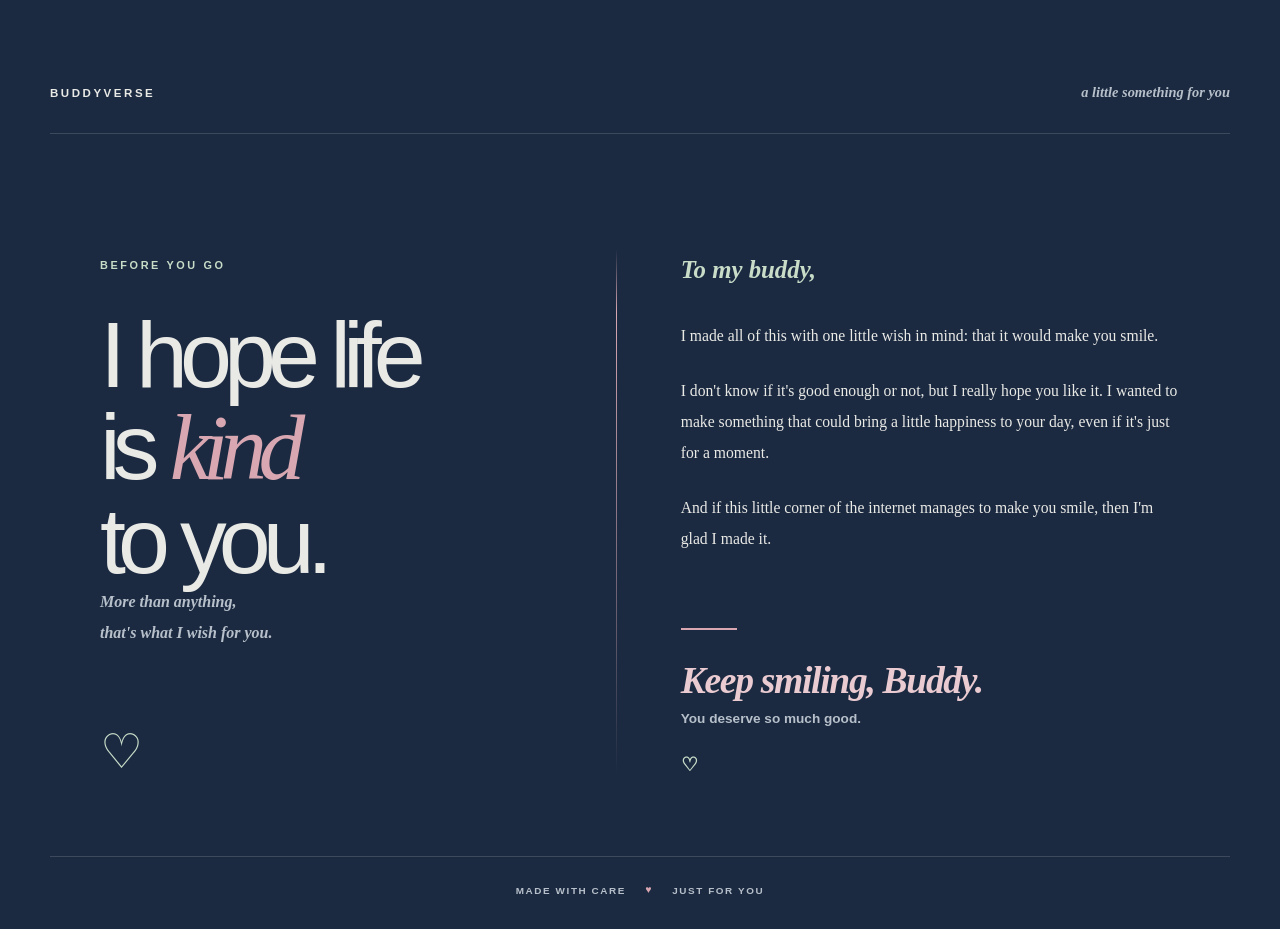
==== commit d994448f: "update" ====
--- a/ending.html
+++ b/ending.html
@@ -89,26 +89,10 @@
           </p>
 
           <p>
-            I don't know if it'll turn out to be exactly what
-            you imagined, but I really hope you like it.
+            I don't know if it's good enough or not, but I really hope you like it.
             I wanted to make something that could bring a
             little happiness to your day, even if it's just
             for a moment.
-          </p>
-
-          <p>
-            You deserve happiness in the little things,
-            the unexpected moments, and the ordinary days,
-            too. I hope life is gentle with you, that
-            beautiful things find their way to you, and
-            that you always have reasons to smile.
-          </p>
-
-          <p>
-            May you always stay happy, healthy, and blessed.
-            May your heart feel light, your days hold
-            something worth looking forward to, and your
-            life be filled with the goodness you deserve.
           </p>
 
           <p>
--- a/style.css
+++ b/style.css
@@ -3614,3 +3614,586 @@
   }
 }
 
+/* Fix: prevent the hidden letter scene from creating blank
+ space */
+.ml-letter-scene[aria-hidden="true"] {
+    display: none !important;
+}
+
+/* =========================================================
+   BUDDYVERSE REASONS PAGE
+   Dynamic card height and improved note typography
+   ========================================================= */
+
+/* Keep the 3D card flip and animate the changing height. */
+.rs-reveal-ready .rs-card.rs-reveal-item {
+  min-height: 270px;
+  height: auto;
+  box-sizing: border-box;
+
+  transition:
+    transform 650ms cubic-bezier(0.2, 0.75, 0.25, 1),
+    height 350ms ease;
+}
+
+/* Preserve the original card size when it is closed. */
+.rs-reveal-ready .rs-card.rs-reveal-item:not(.is-open) {
+  height: auto;
+}
+
+/* Keep the front face filling the card. */
+.rs-reveal-ready .rs-card__trigger {
+  box-sizing: border-box;
+  height: 100%;
+  min-height: 0;
+}
+
+/* Let the back face display its complete content. */
+.rs-reveal-ready .rs-card__note {
+  box-sizing: border-box;
+
+  display: flex;
+  flex-direction: column;
+  justify-content: flex-start;
+  align-items: stretch;
+  gap: 1rem;
+
+  padding: 1.5rem 1.35rem;
+  margin: 0;
+
+  height: auto;
+  min-height: 100%;
+
+  overflow: visible;
+  overflow-y: visible;
+
+  text-align: left;
+}
+
+/* Refined little heading on the back of each card. */
+.rs-reveal-ready .rs-card__note::before {
+  flex-shrink: 0;
+
+  margin-bottom: 0.15rem;
+
+  font-family: "Lora", Georgia, serif;
+  font-size: 0.72rem;
+  font-weight: 600;
+  letter-spacing: 0.09em;
+  line-height: 1.6;
+}
+
+/* Comfortable, readable description text. */
+.rs-reveal-ready .rs-card__note p {
+  flex: 0 0 auto;
+  min-width: 0;
+  width: 100%;
+
+  margin: 0;
+  padding: 0;
+
+  color: #685565;
+
+  font-family: "Lora", Georgia, serif;
+  font-size: 0.98rem;
+  font-weight: 400;
+  line-height: 1.8;
+  letter-spacing: 0.005em;
+
+  overflow: visible;
+  overflow-wrap: break-word;
+  word-break: normal;
+  hyphens: auto;
+
+  text-align: left;
+}
+
+/* Keep the return button comfortably spaced below the note. */
+.rs-reveal-ready .rs-card__return {
+  flex-shrink: 0;
+  align-self: flex-start;
+
+  margin-top: 0.35rem;
+
+  font-family: "Lora", Georgia, serif;
+  font-size: 0.84rem;
+  font-weight: 500;
+  line-height: 1.4;
+}
+
+/* Give longer notes a little more breathing room on phones. */
+@media (max-width: 700px) {
+  .rs-reveal-ready .rs-card.rs-reveal-item {
+    min-height: 250px;
+  }
+
+  .rs-reveal-ready .rs-card__note {
+    padding: 1.35rem 1.2rem;
+    gap: 0.9rem;
+  }
+
+  .rs-reveal-ready .rs-card__note p {
+    font-size: 0.96rem;
+    line-height: 1.8;
+  }
+}
+
+/* Avoid unwanted height transitions when reduced motion is enabled. */
+@media (prefers-reduced-motion: reduce) {
+  .rs-reveal-ready .rs-card.rs-reveal-item {
+    transition: none;
+  }
+}
+
+/* ==========================================
+   REASONS PAGE: DYNAMIC CARD HEIGHT FIX
+   ========================================== */
+
+.rs-grid {
+  align-items: start;
+}
+
+.rs-reveal-ready .rs-card.rs-reveal-item {
+  height: 270px;
+  min-height: 270px;
+  box-sizing: border-box;
+  overflow: visible !important;
+
+  transition:
+    height 350ms ease,
+    transform 650ms cubic-bezier(0.2, 0.75, 0.25, 1);
+}
+
+/* Preserve the original card height on mobile. */
+@media (max-width: 700px) {
+  .rs-reveal-ready .rs-card.rs-reveal-item {
+    height: 250px;
+    min-height: 250px;
+  }
+}
+
+/* Front face fills the current card dimensions. */
+.rs-reveal-ready .rs-card.rs-reveal-item .rs-card__trigger {
+  position: absolute;
+  inset: 0;
+  width: 100%;
+  height: 100%;
+  box-sizing: border-box;
+}
+
+/* Back face must grow with its content, not scroll. */
+.rs-reveal-ready .rs-card.rs-reveal-item .rs-card__note {
+  position: absolute;
+  inset: 0 0 auto 0;
+
+  display: flex;
+  flex-direction: column;
+  justify-content: flex-start;
+  align-items: stretch;
+  gap: 14px;
+
+  width: 100%;
+  height: auto;
+  min-height: 100%;
+  max-height: none;
+  box-sizing: border-box;
+
+  padding: 24px 20px;
+
+  overflow: visible !important;
+  overflow-y: visible !important;
+
+  text-align: left;
+}
+
+/* Readable, soft, aesthetic typography. */
+.rs-reveal-ready .rs-card.rs-reveal-item .rs-card__note p {
+  width: 100%;
+  margin: 0;
+  padding: 0;
+
+  font-family: "Lora", Georgia, serif;
+  font-size: 15px;
+  font-weight: 400;
+  line-height: 1.8;
+  letter-spacing: 0.01em;
+
+  color: #685565;
+
+  white-space: normal;
+  overflow: visible;
+  overflow-wrap: break-word;
+  word-break: normal;
+}
+
+/* Keep the return button below the complete description. */
+.rs-reveal-ready .rs-card.rs-reveal-item .rs-card__return {
+  flex-shrink: 0;
+  margin-top: 4px;
+
+  font-family: "Lora", Georgia, serif;
+  font-size: 13px;
+  line-height: 1.5;
+}
+
+@media (max-width: 700px) {
+  .rs-reveal-ready .rs-card.rs-reveal-item .rs-card__note {
+    padding: 22px 18px;
+    gap: 12px;
+  }
+
+  .rs-reveal-ready .rs-card.rs-reveal-item .rs-card__note p {
+    font-size: 14px;
+    line-height: 1.8;
+  }
+}
+
+/* =====================================================
+   BUDDYVERSE REASONS PAGE
+   Minimal note reveal + refined typography
+   ===================================================== */
+
+/* ---------- Restore a clean card layout ---------- */
+
+.rs-grid {
+  perspective: none;
+  align-items: start;
+}
+
+.rs-card,
+.rs-reveal-ready .rs-card.rs-reveal-item,
+.rs-reveal-ready .rs-card.rs-reveal-item.is-open {
+  position: relative !important;
+  isolation: isolate;
+
+  height: auto !important;
+  min-height: 270px !important;
+
+  overflow: hidden !important;
+
+  border: 1px solid var(--rs-border) !important;
+  border-radius: 1.15rem;
+
+  background: var(--rs-card) !important;
+
+  box-shadow: 0 8px 24px rgba(100, 67, 84, 0.055);
+
+  transform: none !important;
+  transform-style: flat !important;
+
+  transition:
+    border-color 220ms ease,
+    box-shadow 220ms ease,
+    background-color 220ms ease;
+}
+
+/* The open card grows naturally with its note. */
+.rs-card.is-open,
+.rs-reveal-ready .rs-card.rs-reveal-item.is-open {
+  min-height: 0 !important;
+
+  border-color: var(--rs-card-accent) !important;
+
+  box-shadow: 0 12px 30px rgba(100, 67, 84, 0.09);
+}
+
+/* Closed cards retain their original proportions. */
+.rs-card:not(.is-open) {
+  min-height: 270px !important;
+}
+
+/* ---------- Card front ---------- */
+
+.rs-card__trigger,
+.rs-reveal-ready .rs-card.rs-reveal-item .rs-card__trigger {
+  position: relative !important;
+  inset: auto !important;
+
+  z-index: 1;
+
+  display: flex;
+  flex-direction: column;
+  align-items: stretch;
+
+  width: 100%;
+  height: auto !important;
+  min-height: 269px !important;
+
+  margin: 0;
+  padding: 1.5rem 1.35rem 1.2rem;
+
+  border: 0 !important;
+  border-radius: inherit;
+
+  background: transparent !important;
+  box-shadow: none !important;
+
+  color: var(--rs-text);
+
+  transform: none !important;
+
+  text-align: left;
+
+  backface-visibility: visible !important;
+  -webkit-backface-visibility: visible !important;
+
+  transition: opacity 180ms ease;
+}
+
+/* Hide the front when its note is open. */
+.rs-card.is-open .rs-card__trigger {
+  display: none !important;
+}
+
+/* Keep the original card height on smaller screens. */
+@media (max-width: 700px) {
+  .rs-card,
+  .rs-card:not(.is-open),
+  .rs-reveal-ready .rs-card.rs-reveal-item {
+    min-height: 250px !important;
+  }
+
+  .rs-card__trigger,
+  .rs-reveal-ready .rs-card.rs-reveal-item .rs-card__trigger {
+    min-height: 249px !important;
+    padding: 1.4rem 1.2rem 1.1rem;
+  }
+}
+
+/* ---------- Handwritten card headings ---------- */
+
+.rs-card__heading {
+  margin-top: 1.25rem;
+
+  color: #493544;
+
+  font-family: "Patrick Hand", cursive;
+  font-size: clamp(1.8rem, 4vw, 2.25rem);
+  font-weight: 400;
+
+  line-height: 1.2;
+  letter-spacing: 0.01em;
+
+  overflow-wrap: break-word;
+  text-wrap: pretty;
+}
+
+/* Make the small labels quieter than the main heading. */
+.rs-card__category {
+  color: #887483;
+
+  font-size: 0.62rem;
+  letter-spacing: 0.085em;
+  line-height: 1.55;
+}
+
+/* ---------- The opened note ---------- */
+
+.rs-card__note,
+.rs-reveal-ready .rs-card.rs-reveal-item .rs-card__note {
+  position: relative !important;
+  inset: auto !important;
+
+  z-index: 2;
+
+  display: flex;
+  flex-direction: column;
+  align-items: stretch;
+  justify-content: flex-start;
+
+  width: 100%;
+  height: auto !important;
+  min-height: 0 !important;
+  max-height: none !important;
+
+  margin: 0;
+  padding: 1.5rem 1.35rem 1.35rem;
+
+  border: 0 !important;
+  border-top: 1px solid rgba(150, 120, 140, 0.16) !important;
+  border-radius: 0;
+
+  background:
+    linear-gradient(
+      145deg,
+      #fffefd 0%,
+      var(--rs-card-tint) 100%
+    ) !important;
+
+  box-shadow: none !important;
+
+  overflow: visible !important;
+  overflow-y: visible !important;
+
+  opacity: 0;
+  transform: translateY(5px) !important;
+
+  transition:
+    opacity 200ms ease,
+    transform 200ms ease;
+
+  backface-visibility: visible !important;
+  -webkit-backface-visibility: visible !important;
+}
+
+/* Hidden notes must remain completely out of the layout. */
+.rs-card__note[hidden] {
+  display: none !important;
+}
+
+/* A quiet reveal instead of a dramatic card flip. */
+.rs-card.is-open .rs-card__note {
+  opacity: 1;
+
+  transform: translateY(0) !important;
+}
+
+/* Small handwritten-style section label above the note. */
+.rs-card__note::before {
+  content: "a little note for you ✧";
+
+  display: block;
+  flex-shrink: 0;
+
+  margin-bottom: 0.85rem;
+
+  color: var(--rs-card-accent);
+
+  font-family: "Patrick Hand", cursive;
+  font-size: 1.15rem;
+  font-weight: 400;
+
+  letter-spacing: 0.025em;
+  line-height: 1.35;
+}
+
+/* ---------- Comfortable long-form reading ---------- */
+
+.rs-card__note p,
+.rs-reveal-ready .rs-card.rs-reveal-item .rs-card__note p {
+  width: 100%;
+  min-width: 0;
+
+  margin: 0;
+  padding: 0;
+
+  color: #51404f;
+
+  font-family: "Nunito Sans", sans-serif;
+  font-size: 1rem;
+  font-weight: 400;
+
+  line-height: 1.85;
+  letter-spacing: 0.005em;
+
+  text-align: left;
+
+  overflow: visible;
+  overflow-wrap: break-word;
+  word-break: normal;
+  hyphens: auto;
+}
+
+/* Remove the old decorative first-letter color. */
+.rs-card__note p::first-letter {
+  color: inherit;
+}
+
+/* ---------- Return button ---------- */
+
+.rs-card__return {
+  display: inline-flex;
+  align-items: center;
+  justify-content: center;
+  align-self: flex-start;
+
+  min-height: 40px;
+
+  margin-top: 1.2rem;
+  padding: 0.55rem 0.95rem;
+
+  border: 1px solid rgba(150, 120, 140, 0.28);
+  border-radius: 999px;
+
+  background: rgba(255, 255, 255, 0.65);
+  color: #685064;
+
+  font-family: "Nunito Sans", sans-serif;
+  font-size: 0.82rem;
+  font-weight: 600;
+
+  cursor: pointer;
+
+  transition:
+    background-color 180ms ease,
+    border-color 180ms ease;
+}
+
+.rs-card__return:hover {
+  background: #fff;
+  border-color: var(--rs-card-accent);
+}
+
+.rs-card__return:focus-visible {
+  outline: 2px solid var(--rs-card-accent);
+  outline-offset: 3px;
+}
+
+/* ---------- Closing animation ---------- */
+
+/* Keep the note visible briefly while it fades away. */
+.rs-card.is-closing .rs-card__note {
+  position: absolute !important;
+  inset: 0 !important;
+
+  z-index: 3;
+
+  height: 100% !important;
+  min-height: 0 !important;
+
+  border: 0 !important;
+
+  opacity: 0;
+  transform: translateY(3px) !important;
+
+  pointer-events: none;
+}
+
+/* ---------- Mobile reading comfort ---------- */
+
+@media (max-width: 700px) {
+  .rs-card__note,
+  .rs-reveal-ready .rs-card.rs-reveal-item .rs-card__note {
+    padding: 1.3rem 1.15rem 1.2rem;
+  }
+
+  .rs-card__note::before {
+    margin-bottom: 0.7rem;
+    font-size: 1.1rem;
+  }
+
+  .rs-card__note p,
+  .rs-reveal-ready .rs-card.rs-reveal-item .rs-card__note p {
+    font-size: 0.97rem;
+    line-height: 1.85;
+  }
+
+  .rs-card__return {
+    margin-top: 1rem;
+  }
+}
+
+/* ---------- Accessibility ---------- */
+
+@media (prefers-reduced-motion: reduce) {
+  .rs-card,
+  .rs-card__note,
+  .rs-card__return {
+    transition: none !important;
+  }
+}
+
+/* Fix: prevent the hidden letter scene from creating blank space */
+.ml-letter-scene[aria-hidden="true"] {
+    display: none !important;
+}
